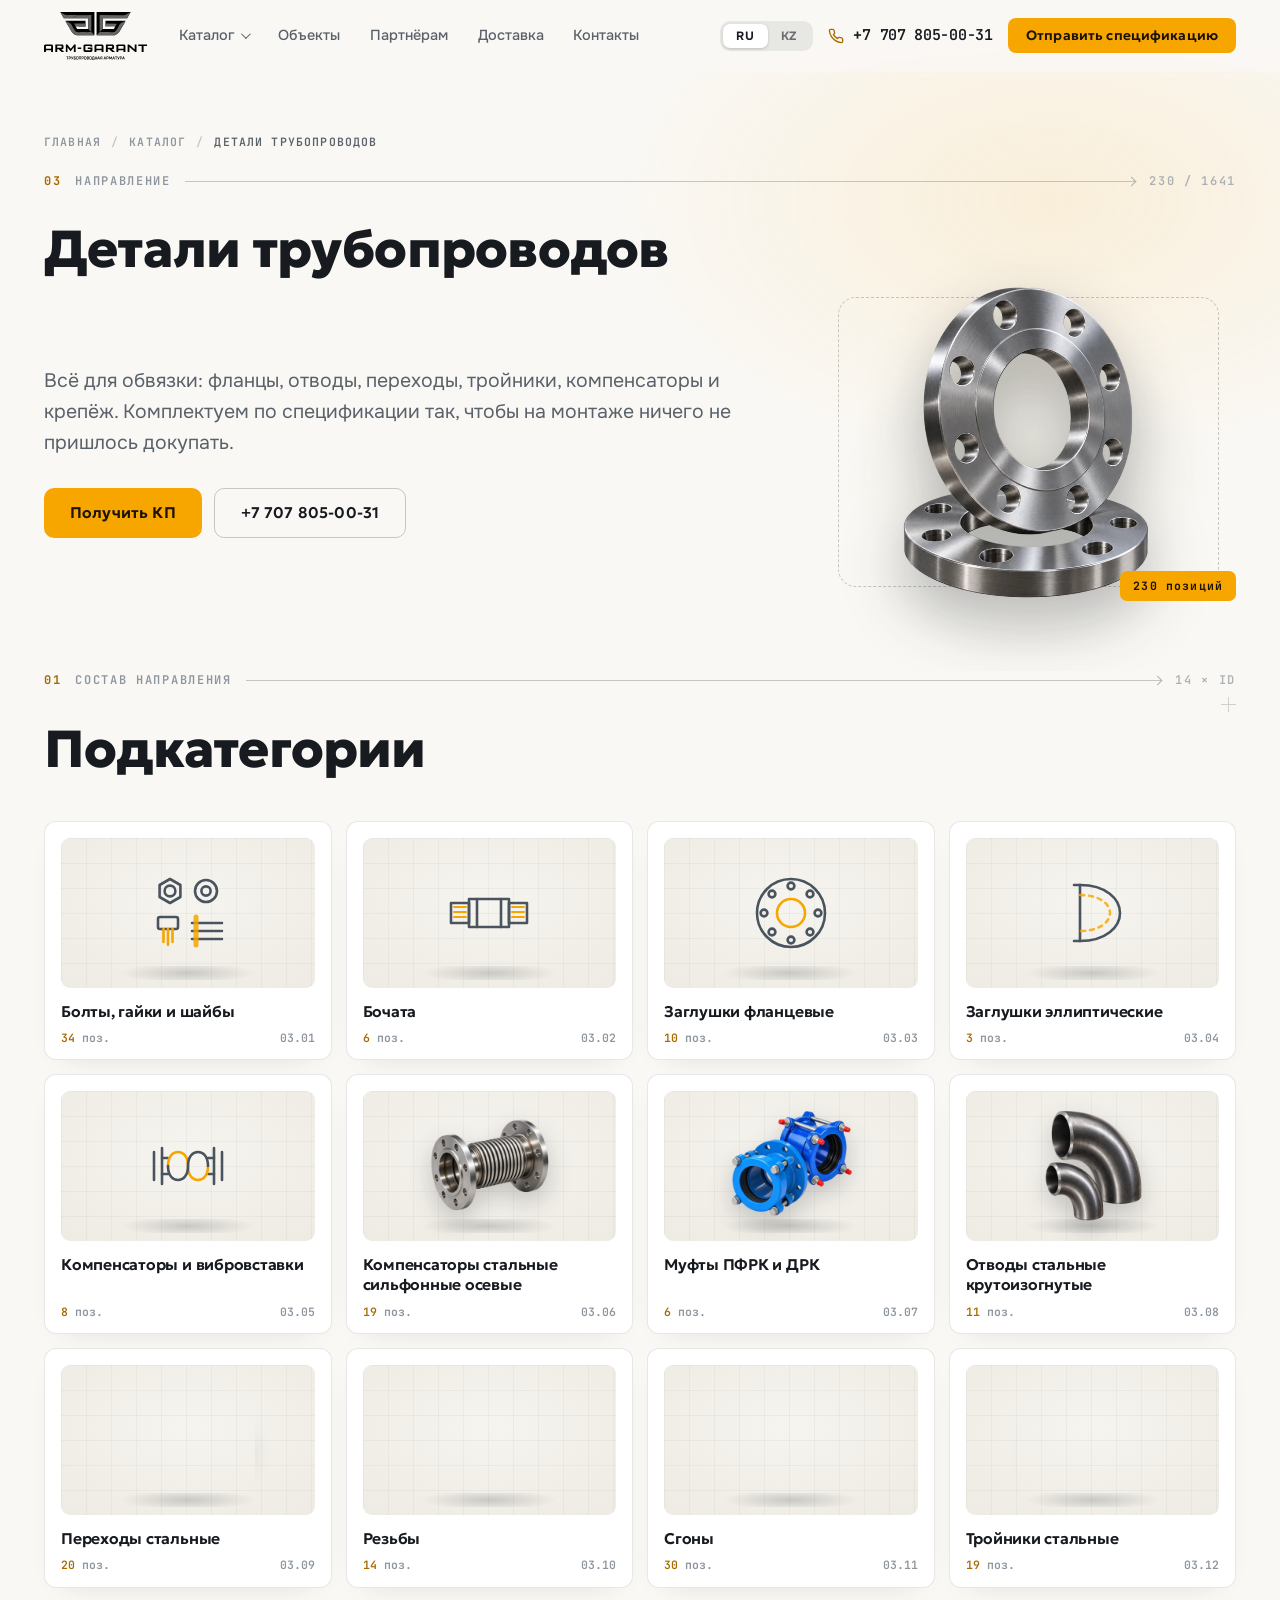
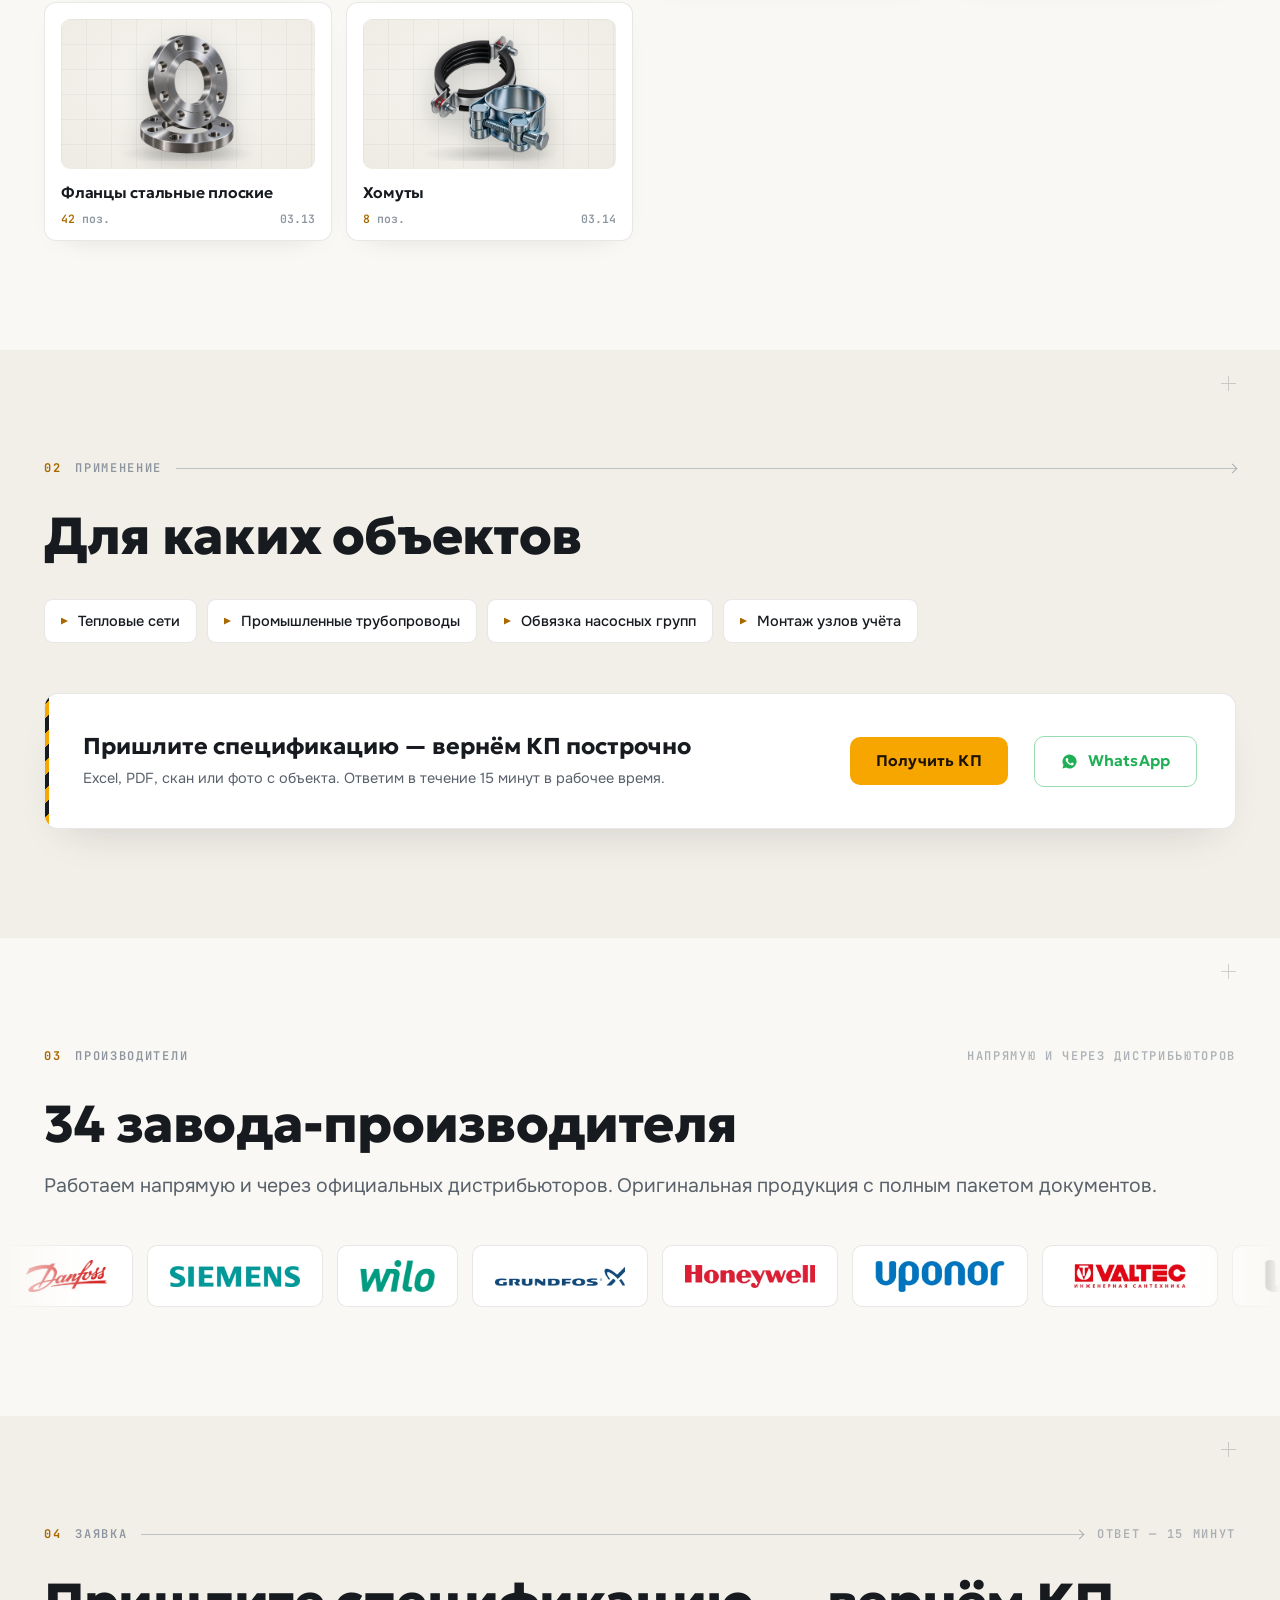
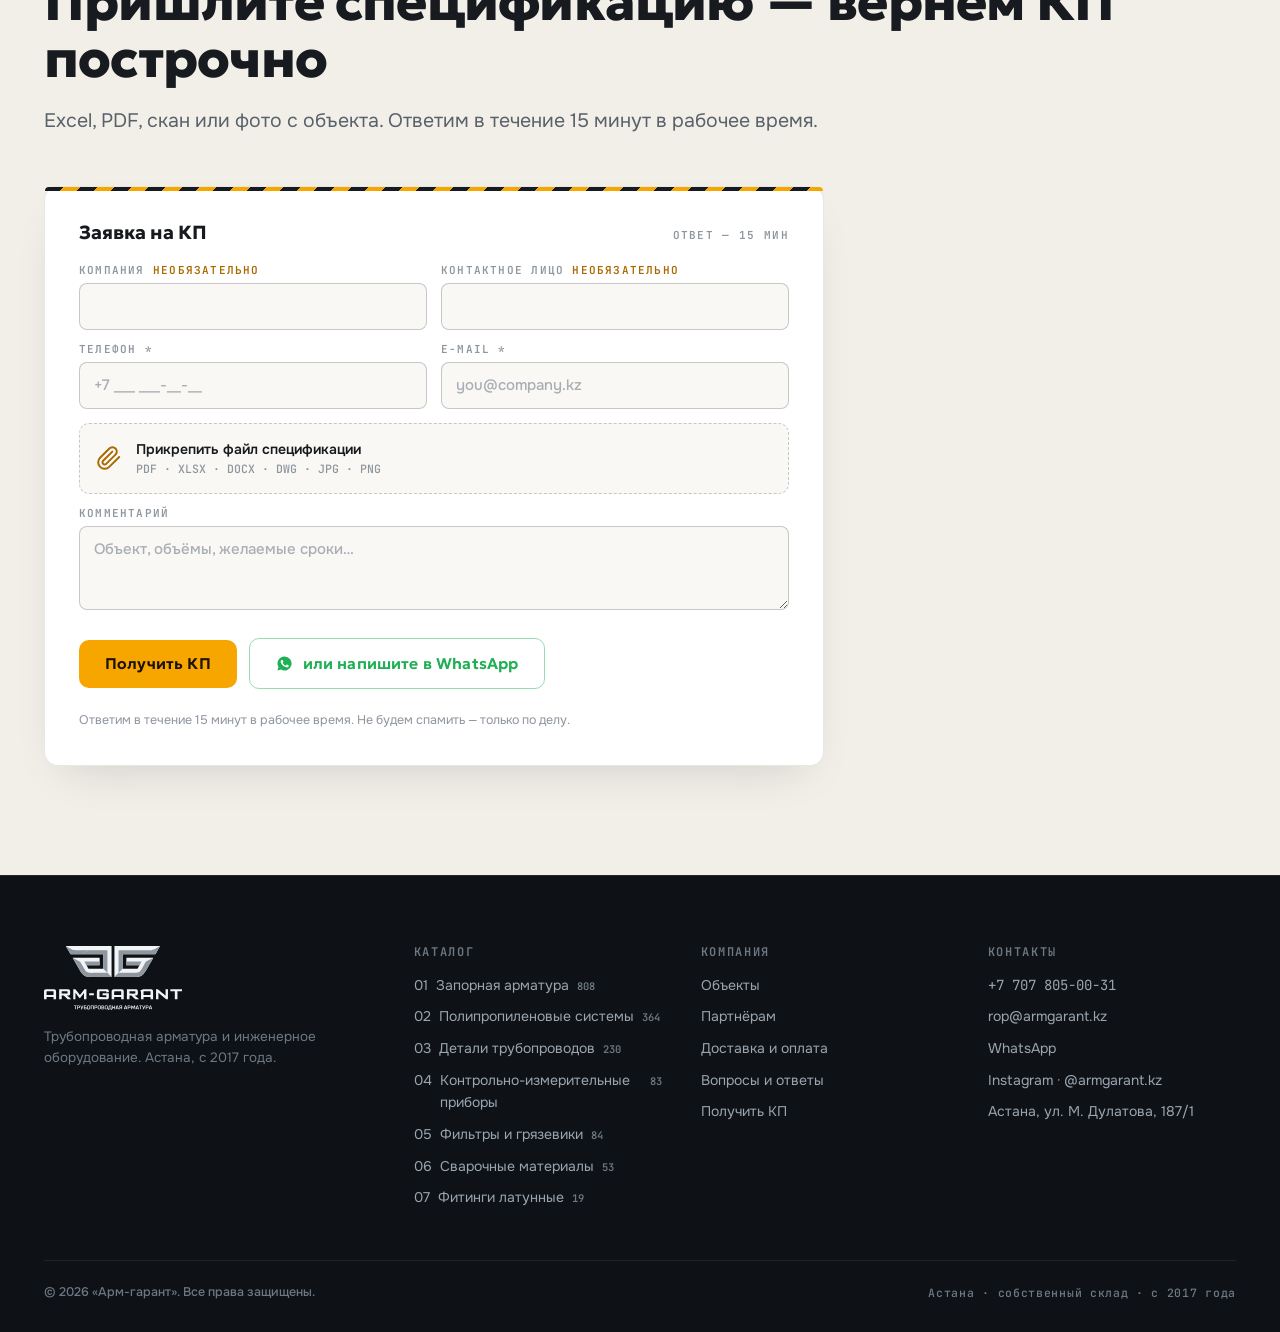
==== detali-truboprovodov.html @ 61990569 "Арм-гарант: лэндинг и 7 страниц категорий, RU/KZ Статический сайт: главная из 12 секций, 7 страниц н" ====
<!DOCTYPE html>
<html lang="ru">
<head>
<meta charset="UTF-8">
<meta name="viewport" content="width=device-width, initial-scale=1.0">
<title data-i18n="meta.title">Детали трубопроводов в Астане — фланцы, отводы, переходы | Арм-гарант</title>
<meta name="description" data-i18n-content="meta.desc" content="230 позиций деталей трубопроводов: фланцы, отводы, переходы, тройники, компенсаторы, крепёж. Комплектация по спецификации, склад в Астане, доставка по Казахстану.">
<link rel="canonical" href="https://arm-garant.kz/detali-truboprovodov.html">
<meta property="og:type" content="website">
<meta property="og:title" content="Детали трубопроводов в Астане — фланцы, отводы, переходы | Арм-гарант">
<meta property="og:description" content="230 позиций деталей трубопроводов: фланцы, отводы, переходы, тройники, компенсаторы, крепёж. Комплектация по спецификации, склад в Астане, доставка по Казахстану.">
<meta property="og:url" content="https://arm-garant.kz/detali-truboprovodov.html">
<meta property="og:image" content="https://arm-garant.kz/assets/og-image.png">
<meta property="og:locale" content="ru_RU">
<meta name="twitter:card" content="summary_large_image">
<meta name="theme-color" content="#FAF8F4">
<link rel="icon" href="favicon.ico" sizes="32x32">
<link rel="icon" type="image/png" sizes="32x32" href="assets/favicon-32.png">
<link rel="icon" type="image/png" sizes="192x192" href="assets/favicon-192.png">
<link rel="apple-touch-icon" href="assets/favicon-180.png">
<link rel="preconnect" href="https://fonts.googleapis.com">
<link rel="preconnect" href="https://fonts.gstatic.com" crossorigin>
<link href="https://fonts.googleapis.com/css2?family=Geologica:wght@500;600;700;800&family=JetBrains+Mono:wght@500;600;700&family=Onest:wght@400;500;600&display=swap" rel="stylesheet">
<link rel="stylesheet" href="styles.css?v=20260827-2">
<script type="application/ld+json">
{
  "@context": "https://schema.org",
  "@type": "BreadcrumbList",
  "itemListElement": [
    {"@type":"ListItem","position":1,"name":"Главная","item":"https://arm-garant.kz/"},
    {"@type":"ListItem","position":2,"name":"Детали трубопроводов","item":"https://arm-garant.kz/detali-truboprovodov.html"}
  ]
}
</script>
</head>
<body data-page-name="Детали трубопроводов">

<header class="hdr">
  <div class="hdr-in wrap">
    <a class="logo" href="index.html" aria-label="ARM-GARANT — на главную">
      <img src="assets/logo.svg" alt="ARM-GARANT — трубопроводная арматура" width="154" height="72">
    </a>
    <nav class="nav" aria-label="Основная навигация">
      <div class="ndd">
        <a href="index.html#katalog" data-i18n="nav.catalog">Каталог</a>
        <div class="dd"><div class="dd-in">
    <a href="zapornaya-armatura.html"><span class="n">01</span><span data-i18n="cat.zap">Запорная арматура</span><span class="c">808</span></a>
    <a href="polipropilenovye-sistemy.html"><span class="n">02</span><span data-i18n="cat.pp">Полипропиленовые системы</span><span class="c">364</span></a>
    <a href="detali-truboprovodov.html"><span class="n">03</span><span data-i18n="cat.det">Детали трубопроводов</span><span class="c">230</span></a>
    <a href="kipia.html"><span class="n">04</span><span data-i18n="cat.kip">Контрольно-измерительные приборы</span><span class="c">83</span></a>
    <a href="filtry.html"><span class="n">05</span><span data-i18n="cat.fil">Фильтры и грязевики</span><span class="c">84</span></a>
    <a href="svarochnye-materialy.html"><span class="n">06</span><span data-i18n="cat.svar">Сварочные материалы</span><span class="c">53</span></a>
    <a href="fitingi.html"><span class="n">07</span><span data-i18n="cat.fit">Фитинги латунные</span><span class="c">19</span></a>
        </div></div>
      </div>
      <a href="index.html#obekty" data-i18n="nav.objects">Объекты</a>
      <a href="index.html#partneram" data-i18n="nav.partners">Партнёрам</a>
      <a href="index.html#dostavka" data-i18n="nav.delivery">Доставка</a>
      <a href="index.html#kontakty" data-i18n="nav.contacts">Контакты</a>
    </nav>
    <div class="hdr-right">
      <div class="lang" role="group" aria-label="Язык сайта">
        <button type="button" data-lang="ru" class="is-active" aria-pressed="true" lang="ru">RU</button>
        <button type="button" data-lang="kk" aria-pressed="false" lang="kk">KZ</button>
      </div>
      <a class="hdr-tel" href="tel:+77078050031" aria-label="Позвонить: +7 707 805-00-31">
        <svg width="16" height="16" viewBox="0 0 24 24" fill="none" stroke="currentColor" stroke-width="2" stroke-linecap="round" stroke-linejoin="round" aria-hidden="true"><path d="M22 16.92v3a2 2 0 0 1-2.18 2 19.79 19.79 0 0 1-8.63-3.07 19.5 19.5 0 0 1-6-6 19.79 19.79 0 0 1-3.07-8.67A2 2 0 0 1 4.11 2h3a2 2 0 0 1 2 1.72c.127.96.361 1.903.7 2.81a2 2 0 0 1-.45 2.11L8.09 9.91a16 16 0 0 0 6 6l1.27-1.27a2 2 0 0 1 2.11-.45c.907.339 1.85.573 2.81.7A2 2 0 0 1 22 16.92z"/></svg>
        <span>+7 707 805-00-31</span>
      </a>
      <a class="btn btn-sm hdr-cta" href="#kp" data-i18n="nav.cta">Отправить спецификацию</a>
      <button class="burger" aria-label="Открыть меню" aria-expanded="false" aria-controls="mnav"><span></span><span></span><span></span></button>
    </div>
  </div>
</header>

<div class="mnav" id="mnav">
  <nav class="mnav-cats" aria-label="Каталог">
    <a href="zapornaya-armatura.html"><span class="n">01</span><span data-i18n="cat.zap">Запорная арматура</span><span class="c">808</span></a>
    <a href="polipropilenovye-sistemy.html"><span class="n">02</span><span data-i18n="cat.pp">Полипропиленовые системы</span><span class="c">364</span></a>
    <a href="detali-truboprovodov.html"><span class="n">03</span><span data-i18n="cat.det">Детали трубопроводов</span><span class="c">230</span></a>
    <a href="kipia.html"><span class="n">04</span><span data-i18n="cat.kip">Контрольно-измерительные приборы</span><span class="c">83</span></a>
    <a href="filtry.html"><span class="n">05</span><span data-i18n="cat.fil">Фильтры и грязевики</span><span class="c">84</span></a>
    <a href="svarochnye-materialy.html"><span class="n">06</span><span data-i18n="cat.svar">Сварочные материалы</span><span class="c">53</span></a>
    <a href="fitingi.html"><span class="n">07</span><span data-i18n="cat.fit">Фитинги латунные</span><span class="c">19</span></a>
  </nav>
  <nav class="mnav-links" aria-label="Разделы">
    <a href="index.html#obekty" data-i18n="nav.objects">Объекты</a>
    <a href="index.html#partneram" data-i18n="nav.partners">Партнёрам</a>
    <a href="index.html#dostavka" data-i18n="nav.delivery">Доставка</a>
    <a href="index.html#kontakty" data-i18n="nav.contacts">Контакты</a>
  </nav>
  <div class="mnav-foot">
    <a class="btn" href="#kp" data-i18n="nav.cta">Отправить спецификацию</a>
    <a class="mnav-tel" href="tel:+77078050031">
      <svg width="16" height="16" viewBox="0 0 24 24" fill="none" stroke="currentColor" stroke-width="2" stroke-linecap="round" stroke-linejoin="round" aria-hidden="true"><path d="M22 16.92v3a2 2 0 0 1-2.18 2 19.79 19.79 0 0 1-8.63-3.07 19.5 19.5 0 0 1-6-6 19.79 19.79 0 0 1-3.07-8.67A2 2 0 0 1 4.11 2h3a2 2 0 0 1 2 1.72c.127.96.361 1.903.7 2.81a2 2 0 0 1-.45 2.11L8.09 9.91a16 16 0 0 0 6 6l1.27-1.27a2 2 0 0 1 2.11-.45c.907.339 1.85.573 2.81.7A2 2 0 0 1 22 16.92z"/></svg>
      +7 707 805-00-31
    </a>
  </div>
</div>

<main>

<!-- ======================= HERO КАТЕГОРИИ ======================= -->
<section class="chero grid-bg">
  <div class="wrap">
    <nav class="crumbs" aria-label="Хлебные крошки">
      <a href="index.html" data-i18n="nav.home">Главная</a><span class="sep">/</span>
      <a href="index.html#katalog" data-i18n="nav.catalog">Каталог</a><span class="sep">/</span>
      <span class="cur" data-i18n="cat.det">Детали трубопроводов</span>
    </nav>
    <div class="mark"><b>03</b><span data-i18n="chero.mark">Направление</span><span class="rule"></span><span class="tail mono">230 / 1641</span></div>
    <h1 class="h2" data-i18n="cat.det">Детали трубопроводов</h1>
    <div class="chero-cols">
      <div>
        <p class="lead" data-i18n="page.lead">Всё для обвязки: фланцы, отводы, переходы, тройники, компенсаторы и крепёж. Комплектуем по спецификации так, чтобы на монтаже ничего не пришлось докупать.</p>
        <div class="chero-cta">
          <a class="btn" href="#kp" data-i18n="cta.btn">Получить КП</a>
          <a class="btn btn-ghost" href="tel:+77078050031">+7 707 805-00-31</a>
        </div>
      </div>
      <div class="chero-vis rv">
        <img src="assets/categories/flanczy-stalnye-ploskie.webp" alt="Фланцы стальные плоские" fetchpriority="high" decoding="async" width="640" height="640">
        <span class="tag" data-i18n="page.cnt">230 позиций</span>
      </div>
    </div>
  </div>
</section>

<!-- ======================= ПОДКАТЕГОРИИ ======================= -->
<section class="sec cross" id="podkategorii" style="padding-top:0">
  <div class="wrap">
    <div class="mark"><b>01</b><span data-i18n="sub.mark">Состав направления</span><span class="rule"></span><span class="tail mono">14 × id</span></div>
    <h2 class="h2 rv" data-i18n="sub.h2">Подкатегории</h2>
    <div class="sub-grid">
      <article class="sub-card rv" id="bolty-gajki-i-shajby">
        <div class="im"><svg class="ph" viewBox="0 0 96 96" fill="none" stroke="currentColor" stroke-width="2.6" stroke-linecap="round" stroke-linejoin="round" role="img" aria-label="Болты, гайки и шайбы">
<path d="M30 14l10.4 6v12L30 38l-10.4-6V20z"/><circle cx="30" cy="26" r="5.4"/>
<circle cx="66" cy="26" r="11"/><circle cx="66" cy="26" r="4.6"/>
<rect x="18" y="52" width="20" height="12" rx="2"/><path d="M28 64v16M23.5 64v13M32.5 64v13" stroke="#F7A600"/>
<path d="M52 58h30M52 66h30M52 74h30" /><path d="M56 52v28" stroke-width="5" stroke="#F7A600" opacity=".85"/></svg></div>
        <h3 data-i18n="sub.bolty-gajki-i-shajby">Болты, гайки и шайбы</h3>
        <div class="sc-cnt"><span><i>34</i> <span data-i18n="sub.poz">поз.</span></span><span class="mono">03.01</span></div>
      </article>
      <article class="sub-card rv rv-d1" id="bochata">
        <div class="im"><svg class="ph" viewBox="0 0 96 96" fill="none" stroke="currentColor" stroke-width="2.6" stroke-linecap="round" stroke-linejoin="round" role="img" aria-label="Бочата">
<path d="M10 38h18v20H10zM68 38h18v20H68z"/>
<path d="M28 34h40v28H28z"/>
<path d="M13 42h12M13 47h12M13 52h12M71 42h12M71 47h12M71 52h12" stroke="#F7A600" stroke-width="2"/>
<path d="M36 34v28M60 34v28"/></svg></div>
        <h3 data-i18n="sub.bochata">Бочата</h3>
        <div class="sc-cnt"><span><i>6</i> <span data-i18n="sub.poz">поз.</span></span><span class="mono">03.02</span></div>
      </article>
      <article class="sub-card rv rv-d2" id="zaglushki-flanczevye">
        <div class="im"><svg class="ph" viewBox="0 0 96 96" fill="none" stroke="currentColor" stroke-width="2.6" role="img" aria-label="Заглушка фланцевая">
<circle cx="48" cy="48" r="34"/><circle cx="48" cy="48" r="14" stroke="#F7A600"/>
<circle cx="48" cy="21" r="3.4"/><circle cx="48" cy="75" r="3.4"/><circle cx="21" cy="48" r="3.4"/><circle cx="75" cy="48" r="3.4"/>
<circle cx="29" cy="29" r="3.4"/><circle cx="67" cy="29" r="3.4"/><circle cx="29" cy="67" r="3.4"/><circle cx="67" cy="67" r="3.4"/></svg></div>
        <h3 data-i18n="sub.zaglushki-flanczevye">Заглушки фланцевые</h3>
        <div class="sc-cnt"><span><i>10</i> <span data-i18n="sub.poz">поз.</span></span><span class="mono">03.03</span></div>
      </article>
      <article class="sub-card rv rv-d3" id="zaglushki-ellipticheskie">
        <div class="im"><svg class="ph" viewBox="0 0 96 96" fill="none" stroke="currentColor" stroke-width="2.6" stroke-linecap="round" role="img" aria-label="Заглушка эллиптическая">
<path d="M36 20v56"/><path d="M36 20c26 0 40 14 40 28s-14 28-40 28"/><path d="M30 20h6M30 76h6"/><path d="M36 30c18 0 30 8 30 18s-12 18-30 18" stroke="#F7A600" opacity=".8" stroke-dasharray="4 5"/></svg></div>
        <h3 data-i18n="sub.zaglushki-ellipticheskie">Заглушки эллиптические</h3>
        <div class="sc-cnt"><span><i>3</i> <span data-i18n="sub.poz">поз.</span></span><span class="mono">03.04</span></div>
      </article>
      <article class="sub-card rv" id="kompensatory-i-vibrovstavki">
        <div class="im"><svg class="ph" viewBox="0 0 96 96" fill="none" stroke="currentColor" stroke-width="2.6" stroke-linecap="round" stroke-linejoin="round" role="img" aria-label="Компенсаторы и вибровставки">
<path d="M14 34v28M22 30v36M74 30v36M82 34v28"/>
<path d="M22 40h6M22 56h6M68 40h6M68 56h6"/>
<path d="M28 48c0-10 5-14 10-14s10 4 10 14 5 14 10 14 10-4 10-14" stroke="#F7A600"/>
<path d="M28 48c0 10 5 14 10 14s10-4 10-14 5-14 10-14 10 4 10 14"/></svg></div>
        <h3 data-i18n="sub.kompensatory-i-vibrovstavki">Компенсаторы и вибровставки</h3>
        <div class="sc-cnt"><span><i>8</i> <span data-i18n="sub.poz">поз.</span></span><span class="mono">03.05</span></div>
      </article>
      <article class="sub-card rv rv-d1" id="kompensatory-stalnye-silfonnye-osevye">
        <div class="im"><img src="assets/categories/kompensatory-stalnye-silfonnye-osevye.webp" alt="Компенсаторы стальные сильфонные осевые" loading="lazy" decoding="async" width="640" height="640"></div>
        <h3 data-i18n="sub.kompensatory-stalnye-silfonnye-osevye">Компенсаторы стальные сильфонные осевые</h3>
        <div class="sc-cnt"><span><i>19</i> <span data-i18n="sub.poz">поз.</span></span><span class="mono">03.06</span></div>
      </article>
      <article class="sub-card rv rv-d2" id="mufty-pfrk-i-drk">
        <div class="im"><img src="assets/categories/mufty-pfrk-i-drk.webp" alt="Муфты ПФРК и ДРК" loading="lazy" decoding="async" width="640" height="640"></div>
        <h3 data-i18n="sub.mufty-pfrk-i-drk">Муфты ПФРК и ДРК</h3>
        <div class="sc-cnt"><span><i>6</i> <span data-i18n="sub.poz">поз.</span></span><span class="mono">03.07</span></div>
      </article>
      <article class="sub-card rv rv-d3" id="otvody-stalnye-krutoizognutye">
        <div class="im"><img src="assets/categories/otvody-stalnye-krutoizognutye.webp" alt="Отводы стальные крутоизогнутые" loading="lazy" decoding="async" width="640" height="640"></div>
        <h3 data-i18n="sub.otvody-stalnye-krutoizognutye">Отводы стальные крутоизогнутые</h3>
        <div class="sc-cnt"><span><i>11</i> <span data-i18n="sub.poz">поз.</span></span><span class="mono">03.08</span></div>
      </article>
      <article class="sub-card rv" id="perehody-stalnye">
        <div class="im"><img src="assets/categories/perehody-stalnye.webp" alt="Переходы стальные" loading="lazy" decoding="async" width="640" height="640"></div>
        <h3 data-i18n="sub.perehody-stalnye">Переходы стальные</h3>
        <div class="sc-cnt"><span><i>20</i> <span data-i18n="sub.poz">поз.</span></span><span class="mono">03.09</span></div>
      </article>
      <article class="sub-card rv rv-d1" id="rezby">
        <div class="im"><img src="assets/categories/rezby.webp" alt="Резьбы" loading="lazy" decoding="async" width="640" height="640"></div>
        <h3 data-i18n="sub.rezby">Резьбы</h3>
        <div class="sc-cnt"><span><i>14</i> <span data-i18n="sub.poz">поз.</span></span><span class="mono">03.10</span></div>
      </article>
      <article class="sub-card rv rv-d2" id="sgony">
        <div class="im"><img src="assets/categories/sgony.webp" alt="Сгоны" loading="lazy" decoding="async" width="640" height="640"></div>
        <h3 data-i18n="sub.sgony">Сгоны</h3>
        <div class="sc-cnt"><span><i>30</i> <span data-i18n="sub.poz">поз.</span></span><span class="mono">03.11</span></div>
      </article>
      <article class="sub-card rv rv-d3" id="trojniki-stalnye">
        <div class="im"><img src="assets/categories/trojniki-stalnye.webp" alt="Тройники стальные" loading="lazy" decoding="async" width="640" height="640"></div>
        <h3 data-i18n="sub.trojniki-stalnye">Тройники стальные</h3>
        <div class="sc-cnt"><span><i>19</i> <span data-i18n="sub.poz">поз.</span></span><span class="mono">03.12</span></div>
      </article>
      <article class="sub-card rv" id="flanczy-stalnye-ploskie">
        <div class="im"><img src="assets/categories/flanczy-stalnye-ploskie.webp" alt="Фланцы стальные плоские" loading="lazy" decoding="async" width="640" height="640"></div>
        <h3 data-i18n="sub.flanczy-stalnye-ploskie">Фланцы стальные плоские</h3>
        <div class="sc-cnt"><span><i>42</i> <span data-i18n="sub.poz">поз.</span></span><span class="mono">03.13</span></div>
      </article>
      <article class="sub-card rv rv-d1" id="homuty">
        <div class="im"><img src="assets/categories/homuty.webp" alt="Хомуты" loading="lazy" decoding="async" width="640" height="640"></div>
        <h3 data-i18n="sub.homuty">Хомуты</h3>
        <div class="sc-cnt"><span><i>8</i> <span data-i18n="sub.poz">поз.</span></span><span class="mono">03.14</span></div>
      </article>
    </div>
  </div>
</section>

<!-- ======================= ДЛЯ КАКИХ ОБЪЕКТОВ ======================= -->
<section class="sec sec-tint cross" id="obekty-primeneniya">
  <div class="wrap">
    <div class="mark"><b>02</b><span data-i18n="use.mark">Применение</span><span class="rule"></span></div>
    <h2 class="h2 rv" data-i18n="use.h2">Для каких объектов</h2>
    <div class="use-strip rv rv-d1">
      <span data-i18n="use.c1">Тепловые сети</span>
      <span data-i18n="use.c2">Промышленные трубопроводы</span>
      <span data-i18n="use.c3">Обвязка насосных групп</span>
      <span data-i18n="use.c4">Монтаж узлов учёта</span>
    </div>
    <div class="cta-panel rv rv-d2">
      <div class="t"><span data-i18n="cta.t">Пришлите спецификацию — вернём КП построчно</span>
        <small data-i18n="cta.s">Excel, PDF, скан или фото с объекта. Ответим в течение 15 минут в рабочее время.</small></div>
      <a class="btn" href="#kp" data-i18n="cta.btn">Получить КП</a>
      <a class="btn btn-wa" href="https://wa.me/77078050031" target="_blank" rel="noopener"><svg width="17" height="17" viewBox="0 0 24 24" fill="currentColor" aria-hidden="true"><path d="M12.04 2a9.9 9.9 0 0 0-8.5 14.94L2 22l5.2-1.5A9.9 9.9 0 1 0 12.04 2zm5.77 14.06c-.24.68-1.4 1.3-1.94 1.35-.52.05-1 .24-3.37-.7-2.85-1.12-4.65-4.04-4.8-4.23-.14-.18-1.14-1.52-1.14-2.9 0-1.38.72-2.06 1-2.34.24-.28.56-.35.75-.35h.54c.17 0 .4-.06.63.48.24.56.8 1.94.87 2.08.07.14.12.3.02.49-.09.18-.14.3-.28.46l-.42.49c-.14.14-.29.3-.12.58.16.28.73 1.2 1.57 1.95 1.08.96 1.99 1.26 2.27 1.4.28.14.45.12.61-.07.17-.19.7-.82.89-1.1.19-.28.38-.23.63-.14.26.1 1.63.77 1.9.9.28.15.47.22.54.33.07.12.07.68-.15 1.32z"/></svg><span>WhatsApp</span></a>
    </div>
  </div>
</section>

<!-- ======================= БРЕНДЫ ======================= -->
<section class="sec cross" id="brendy">
  <div class="wrap">
    <div class="mark"><b>03</b><span data-i18n="brands.mark">Производители</span><span class="rule"></span><span class="tail" data-i18n="brands.tail">напрямую и через дистрибьюторов</span></div>
    <h2 class="h2 rv" data-i18n="brands.h2">34 завода-производителя</h2>
    <p class="lead rv rv-d1" data-i18n="brands.lead">Работаем напрямую и&nbsp;через официальных дистрибьюторов. Оригинальная продукция с&nbsp;полным пакетом документов.</p>
  </div>
  <div class="mq rv rv-d1"><div class="mq-track">
    <span class="brand"><img src="assets/brands/danfoss.webp" alt="DANFOSS" loading="lazy" decoding="async"></span>
    <span class="brand"><img src="assets/brands/siemens.webp" alt="SIEMENS" loading="lazy" decoding="async"></span>
    <span class="brand"><img src="assets/brands/wilo.webp" alt="WILO" loading="lazy" decoding="async"></span>
    <span class="brand"><img src="assets/brands/grundfos.webp" alt="GRUNDFOS" loading="lazy" decoding="async"></span>
    <span class="brand"><img src="assets/brands/honeywell.webp" alt="Honeywell" loading="lazy" decoding="async"></span>
    <span class="brand"><img src="assets/brands/uponor.webp" alt="UPONOR" loading="lazy" decoding="async"></span>
    <span class="brand"><img src="assets/brands/valtec.webp" alt="VALTEC" loading="lazy" decoding="async"></span>
    <span class="brand"><img src="assets/brands/ld.webp" alt="LD" loading="lazy" decoding="async"></span>
    <span class="brand"><img src="assets/brands/broen.webp" alt="BROEN" loading="lazy" decoding="async"></span>
    <span class="brand"><img src="assets/brands/naval.webp" alt="NAVAL" loading="lazy" decoding="async"></span>
    <span class="brand"><img src="assets/brands/vexve.webp" alt="Vexve" loading="lazy" decoding="async"></span>
    <span class="brand"><img src="assets/brands/zetkama.webp" alt="ZETKAMA" loading="lazy" decoding="async"></span>
    <span class="brand"><img src="assets/brands/tecofi.webp" alt="Tecofi" loading="lazy" decoding="async"></span>
    <span class="brand"><img src="assets/brands/genebre.webp" alt="Genebre" loading="lazy" decoding="async"></span>
    <span class="brand"><img src="assets/brands/herz.webp" alt="HERZ" loading="lazy" decoding="async"></span>
    <span class="brand"><img src="assets/brands/oventrop.webp" alt="Oventrop" loading="lazy" decoding="async"></span>
    <span class="brand"><img src="assets/brands/esbe.webp" alt="ESBE" loading="lazy" decoding="async"></span>
    <span class="brand"><img src="assets/brands/sti.webp" alt="STI" loading="lazy" decoding="async"></span>
    <span class="brand"><img src="assets/brands/also.webp" alt="ALSO" loading="lazy" decoding="async"></span>
    <span class="brand"><img src="assets/brands/temper.webp" alt="Temper" loading="lazy" decoding="async"></span>
    <span class="brand"><img src="assets/brands/abra.webp" alt="ABRA" loading="lazy" decoding="async"></span>
    <span class="brand"><img src="assets/brands/adl.webp" alt="ADL" loading="lazy" decoding="async"></span>
    <span class="brand"><img src="assets/brands/lmz.webp" alt="ЛМЗ" loading="lazy" decoding="async"></span>
    <span class="brand"><img src="assets/brands/mzta.webp" alt="МЗТА" loading="lazy" decoding="async"></span>
    <span class="brand"><img src="assets/brands/aquasfera.webp" alt="Aquasfera" loading="lazy" decoding="async"></span>
    <span class="brand"><img src="assets/brands/ayvaz.webp" alt="AYVAZ" loading="lazy" decoding="async"></span>
    <span class="brand"><img src="assets/brands/bagoriya.webp" alt="Bagoriya" loading="lazy" decoding="async"></span>
    <span class="brand"><img src="assets/brands/benarmo.webp" alt="Benarmo" loading="lazy" decoding="async"></span>
    <span class="brand"><img src="assets/brands/fittex.webp" alt="Fittex" loading="lazy" decoding="async"></span>
    <span class="brand"><img src="assets/brands/giacomini.webp" alt="Giacomini" loading="lazy" decoding="async"></span>
    <span class="brand"><img src="assets/brands/hyundai.webp" alt="Hyundai" loading="lazy" decoding="async"></span>
    <span class="brand"><img src="assets/brands/kflex.webp" alt="K-FLEX" loading="lazy" decoding="async"></span>
    <span class="brand"><img src="assets/brands/watts.webp" alt="WATTS" loading="lazy" decoding="async"></span>
    <span class="brand"><img src="assets/brands/wester.webp" alt="Wester" loading="lazy" decoding="async"></span>
  </div></div>
</section>

<!-- ======================= ФОРМА КП ======================= -->
<section class="sec sec-tint cross" id="kp">
  <div class="wrap">
    <div class="mark"><b>04</b><span data-i18n="form.mark">Заявка</span><span class="rule"></span><span class="tail" data-i18n="kp.tail">ответ — 15 минут</span></div>
    <h2 class="h2 rv" data-i18n="cta.t">Пришлите спецификацию — вернём КП построчно</h2>
    <p class="lead rv rv-d1" data-i18n="cta.s">Excel, PDF, скан или фото с объекта. Ответим в течение 15 минут в рабочее время.</p>
    <div class="kp-grid" style="grid-template-columns:minmax(0,1fr);max-width:780px">
      <div class="form-card rv rv-d1">
        <div class="form-head">
          <span class="t" data-i18n="form.title">Заявка на КП</span>
          <span class="m" data-i18n="form.badge">ответ — 15 мин</span>
        </div>
        <form class="frm" novalidate>
          <div class="fld"><label for="f-company" data-i18n="form.company">Компания <i data-i18n="form.opt">необязательно</i></label>
            <input id="f-company" name="company" type="text" autocomplete="organization"></div>
          <div class="fld"><label for="f-person" data-i18n="form.person">Контактное лицо <i data-i18n="form.opt">необязательно</i></label>
            <input id="f-person" name="person" type="text" autocomplete="name"></div>
          <div class="fld"><label for="f-phone" data-i18n="form.phone">Телефон *</label>
            <input id="f-phone" name="phone" type="tel" required autocomplete="tel" placeholder="+7 ___ ___-__-__"></div>
          <div class="fld"><label for="f-email" data-i18n="form.email">E-mail *</label>
            <input id="f-email" name="email" type="email" required autocomplete="email" placeholder="you@company.kz"></div>
          <label class="file-fld full">
            <input type="file" name="spec" accept=".pdf,.xlsx,.xls,.docx,.doc,.dwg,.jpg,.jpeg,.png">
            <svg width="26" height="26" viewBox="0 0 24 24" fill="none" stroke="currentColor" stroke-width="1.8" stroke-linecap="round" stroke-linejoin="round" aria-hidden="true"><path d="M21.44 11.05l-9.19 9.19a6 6 0 0 1-8.49-8.49l8.57-8.57A4 4 0 1 1 18 8.84l-8.59 8.57a2 2 0 0 1-2.83-2.83l8.49-8.48"/></svg>
            <span><span class="ft" data-i18n="form.file">Прикрепить файл спецификации</span><span class="fh" data-i18n="form.filehint">PDF · XLSX · DOCX · DWG · JPG · PNG</span></span>
          </label>
          <div class="fld full"><label for="f-comment" data-i18n="form.comment">Комментарий</label>
            <textarea id="f-comment" name="comment" data-i18n-ph="form.comment.ph" placeholder="Объект, объёмы, желаемые сроки…"></textarea></div>
          <div class="frm-actions full">
            <button class="btn" type="submit" data-i18n="form.submit">Получить КП</button>
            <a class="btn btn-wa" href="https://wa.me/77078050031" target="_blank" rel="noopener">
              <svg width="17" height="17" viewBox="0 0 24 24" fill="currentColor" aria-hidden="true"><path d="M12.04 2a9.9 9.9 0 0 0-8.5 14.94L2 22l5.2-1.5A9.9 9.9 0 1 0 12.04 2zm5.77 14.06c-.24.68-1.4 1.3-1.94 1.35-.52.05-1 .24-3.37-.7-2.85-1.12-4.65-4.04-4.8-4.23-.14-.18-1.14-1.52-1.14-2.9 0-1.38.72-2.06 1-2.34.24-.28.56-.35.75-.35h.54c.17 0 .4-.06.63.48.24.56.8 1.94.87 2.08.07.14.12.3.02.49-.09.18-.14.3-.28.46l-.42.49c-.14.14-.29.3-.12.58.16.28.73 1.2 1.57 1.95 1.08.96 1.99 1.26 2.27 1.4.28.14.45.12.61-.07.17-.19.7-.82.89-1.1.19-.28.38-.23.63-.14.26.1 1.63.77 1.9.9.28.15.47.22.54.33.07.12.07.68-.15 1.32z"/></svg>
              <span data-i18n="form.orwa">или напишите в WhatsApp</span>
            </a>
          </div>
          <p class="frm-note" data-i18n="form.note">Ответим в течение 15 минут в рабочее время. Не будем спамить — только по делу.</p>
        </form>
        <div class="form-done" role="status">
          <div class="ok-ic"><svg width="30" height="30" viewBox="0 0 24 24" fill="none" stroke="currentColor" stroke-width="2.4" stroke-linecap="round" stroke-linejoin="round" aria-hidden="true"><path d="M20 6 9 17l-5-5"/></svg></div>
          <h3 data-i18n="form.done.h">Спасибо! Заявка принята</h3>
          <p data-i18n="form.done.p">Сообщение открылось в WhatsApp — подтвердите отправку. Менеджер перезвонит в течение 15 минут в рабочее время.</p>
        </div>
      </div>
    </div>
  </div>
</section>

</main>

<footer class="foot">
  <div class="wrap">
    <div class="foot-grid">
      <div class="foot-brand">
        <img src="assets/logo-light.svg" alt="ARM-GARANT" width="154" height="72" loading="lazy">
        <p data-i18n="foot.sub">Трубопроводная арматура и инженерное оборудование. Астана, с 2017 года.</p>
      </div>
      <div>
        <h4 data-i18n="foot.cats">Каталог</h4>
        <div class="foot-col">
    <a href="zapornaya-armatura.html"><span class="n">01</span><span data-i18n="cat.zap">Запорная арматура</span><span class="c">808</span></a>
    <a href="polipropilenovye-sistemy.html"><span class="n">02</span><span data-i18n="cat.pp">Полипропиленовые системы</span><span class="c">364</span></a>
    <a href="detali-truboprovodov.html"><span class="n">03</span><span data-i18n="cat.det">Детали трубопроводов</span><span class="c">230</span></a>
    <a href="kipia.html"><span class="n">04</span><span data-i18n="cat.kip">Контрольно-измерительные приборы</span><span class="c">83</span></a>
    <a href="filtry.html"><span class="n">05</span><span data-i18n="cat.fil">Фильтры и грязевики</span><span class="c">84</span></a>
    <a href="svarochnye-materialy.html"><span class="n">06</span><span data-i18n="cat.svar">Сварочные материалы</span><span class="c">53</span></a>
    <a href="fitingi.html"><span class="n">07</span><span data-i18n="cat.fit">Фитинги латунные</span><span class="c">19</span></a>
        </div>
      </div>
      <div>
        <h4 data-i18n="foot.co">Компания</h4>
        <div class="foot-col">
          <a href="index.html#obekty" data-i18n="foot.obj">Объекты</a>
          <a href="index.html#partneram" data-i18n="foot.part">Партнёрам</a>
          <a href="index.html#dostavka" data-i18n="foot.dost">Доставка и оплата</a>
          <a href="index.html#faq" data-i18n="foot.faq">Вопросы и ответы</a>
          <a href="#kp" data-i18n="foot.kp">Получить КП</a>
        </div>
      </div>
      <div>
        <h4 data-i18n="foot.cont">Контакты</h4>
        <div class="foot-col">
          <a href="tel:+77078050031" class="mono">+7 707 805-00-31</a>
          <a href="mailto:rop@armgarant.kz">rop@armgarant.kz</a>
          <a href="https://wa.me/77078050031" target="_blank" rel="noopener">WhatsApp</a>
          <a href="https://www.instagram.com/armgarant.kz" target="_blank" rel="noopener">Instagram · @armgarant.kz</a>
          <a href="https://2gis.kz/astana/search/Дулатова%20187%2F1" target="_blank" rel="noopener" data-i18n="cont.addr">Астана, ул. М. Дулатова, 187/1</a>
        </div>
      </div>
    </div>
    <div class="foot-bottom">
      <span data-i18n="foot.copy">© 2026 «Арм-гарант». Все права защищены.</span>
      <span class="mono" data-i18n="foot.made">Астана · собственный склад · с 2017 года</span>
    </div>
  </div>
</footer>

<script>
/* Казахский словарь этой страницы (общие ключи — в script.js) */
window.PAGE_KK = {
  "meta.title": "Астанадағы құбыр бөлшектері — фланецтер, отводтар, үшайырлар | Арм-гарант",
  "meta.desc": "Құбыр бөлшектерінің 230 позициясы: фланецтер, отводтар, ауыспалы бөлшектер, үшайырлар, компенсаторлар, бекіткіш. Астанада қойма, Қазақстан бойынша жеткізу.",
  "page.lead": "Байлауға қажеттің бәрі: фланецтер, отводтар, ауыспалы бөлшектер, үшайырлар, компенсаторлар және бекіткіш. Монтажда ештеңе қосымша сатып алмайтындай етіп спецификация бойынша жинақтаймыз.",
  "page.cnt": "230 позиция",
  "kp.tail": "жауап — 15 минут",
  "brands.tail": "тікелей және дистрибьюторлар арқылы",
  "sub.bolty-gajki-i-shajby": "Болттар, гайкалар және шайбалар",
  "sub.bochata": "Бочата",
  "sub.zaglushki-flanczevye": "Фланецті бітеуіштер",
  "sub.zaglushki-ellipticheskie": "Эллипс тәрізді бітеуіштер",
  "sub.kompensatory-i-vibrovstavki": "Компенсаторлар мен дірілбасқыш кірістірмелер",
  "sub.kompensatory-stalnye-silfonnye-osevye": "Болат сильфонды осьтік компенсаторлар",
  "sub.mufty-pfrk-i-drk": "ПФРК және ДРК муфталары",
  "sub.otvody-stalnye-krutoizognutye": "Болат күрт иілген отводтар",
  "sub.perehody-stalnye": "Болат ауыспалы бөлшектер",
  "sub.rezby": "Бұрандалар",
  "sub.sgony": "Сгондар",
  "sub.trojniki-stalnye": "Болат үшайырлар",
  "sub.flanczy-stalnye-ploskie": "Болат жалпақ фланецтер",
  "sub.homuty": "Қысқыштар",
  "use.c1": "Жылу желілері",
  "use.c2": "Өнеркәсіптік құбыржолдар",
  "use.c3": "Сорап топтарын байлау",
  "use.c4": "Есепке алу тораптарын монтаждау"
};
</script>
<script src="script.js?v=20260827-2"></script>
</body>
</html>
---- styles.css ----
/* ============================================================
   ARM-GARANT — трубопроводная арматура · Астана
   Арт-дирекция: «лист техпаспорта» — светлое тёплое полотно,
   графитовый текст, сигнальный янтарь, размерные линии,
   моноширинная маркировка, крупные вырезки товара.
   Тёмные «острова»: склад, карта РК, контакты, футер.
   ============================================================ */

:root{
  --bg:      #FAF8F4;   /* тёплое светлое полотно */
  --bg-2:    #F2EFE8;   /* тёплая панель-подложка */
  --card:    #FFFFFF;
  --line:    rgba(22,26,31,.1);
  --line-2:  rgba(22,26,31,.22);
  --ink:     #171B20;   /* графит */
  --mut:     #59616B;
  --mut-2:   #8D959E;   /* моно-маркировка */
  --acc:     #F7A600;   /* сигнальный янтарь (заливки) */
  --acc-hi:  #FFB627;
  --acc-ink: #1D1305;   /* текст на янтаре */
  --acc-t:   #A86A00;   /* янтарь-текст на светлом */
  --plinth:  #EDEAE2;   /* плашка-постамент под вырезкой */
  --dark:    #14181D;   /* тёмный остров */
  --dark-2:  #0E1216;
  --wa:      #1FAF54;
  --f-disp:  "Geologica","Segoe UI",sans-serif;
  --f-text:  "Onest","Segoe UI",sans-serif;
  --f-mono:  "JetBrains Mono","Consolas",monospace;
  --r:14px;
  --hdrh:72px;
  --shadow-card:0 20px 44px -22px rgba(23,27,32,.18);
}
/* тёмный остров: те же компоненты, перевёрнутые токены */
.dark{
  --bg:#14181D; --bg-2:#191F26; --card:#1B222A;
  --line:rgba(255,255,255,.09); --line-2:rgba(255,255,255,.2);
  --ink:#EEF2F5; --mut:#9AA5B0; --mut-2:#6D7883;
  --acc-t:#F7A600; --plinth:#222932;
  --shadow-card:0 24px 50px -22px rgba(0,0,0,.6);
  background:var(--bg);color:var(--ink);
}

*,*::before,*::after{box-sizing:border-box}
html{scroll-behavior:smooth}
html,body{overflow-x:clip}
body{
  margin:0;background:var(--bg);color:var(--ink);
  font:400 16.5px/1.62 var(--f-text);
  -webkit-font-smoothing:antialiased;text-rendering:optimizeLegibility;
}
img{max-width:100%;height:auto;display:block}
a{color:inherit;text-decoration:none}
button{font:inherit;color:inherit}
[id]{scroll-margin-top:calc(var(--hdrh) + 14px)}
::selection{background:var(--acc);color:var(--acc-ink)}

.wrap{max-width:1280px;margin:0 auto;padding-inline:clamp(18px,4vw,44px)}

/* ---------- типографика ---------- */
h1,h2,h3{font-family:var(--f-disp);line-height:1.08;margin:0;font-weight:700;letter-spacing:-.015em}
.h1{font-size:clamp(33px,5.7vw,74px);font-weight:800}
.h2{font-size:clamp(27px,4.1vw,52px);font-weight:800}
.h3{font-size:clamp(19px,2vw,23px);line-height:1.25;font-weight:600}
.lead{font-size:clamp(16.5px,1.6vw,19.5px);line-height:1.6;color:var(--mut);margin:18px 0 0}
.mono{font-family:var(--f-mono)}

/* ---------- секции ---------- */
.sec{position:relative;padding-block:clamp(66px,8.5vw,118px)}
.sec-tint{background:var(--bg-2)}

/* фоновая чертёжная сетка */
.grid-bg::before{
  content:"";position:absolute;inset:0;pointer-events:none;
  background-image:
    linear-gradient(rgba(22,26,31,.038) 1px,transparent 1px),
    linear-gradient(90deg,rgba(22,26,31,.038) 1px,transparent 1px);
  background-size:76px 76px;
  -webkit-mask-image:linear-gradient(180deg,transparent,#000 12%,#000 88%,transparent);
          mask-image:linear-gradient(180deg,transparent,#000 12%,#000 88%,transparent);
}
.dark.grid-bg::before,.dark .grid-bg::before{
  background-image:
    linear-gradient(rgba(255,255,255,.03) 1px,transparent 1px),
    linear-gradient(90deg,rgba(255,255,255,.03) 1px,transparent 1px);
}

/* ---------- маркировка секции (фирменный приём) ---------- */
.mark{display:flex;align-items:center;gap:14px;margin-bottom:clamp(20px,3vw,30px);
  font-family:var(--f-mono);font-size:12px;font-weight:600;letter-spacing:.14em;
  text-transform:uppercase;color:var(--mut-2);white-space:nowrap}
.mark b{color:var(--acc-t);font-weight:700}
.mark .rule{flex:1;min-width:40px;height:11px;position:relative;overflow:visible}
.mark .rule::before{content:"";position:absolute;left:0;right:0;top:5px;height:1px;
  background:currentColor;opacity:.5;transform-origin:left;transform:scaleX(0);
  transition:transform 1.1s cubic-bezier(.22,.8,.24,1) .15s}
.mark .rule::after{content:"";position:absolute;right:0;top:2px;width:7px;height:7px;
  border-right:1px solid currentColor;border-top:1px solid currentColor;opacity:0;
  transform:rotate(45deg);transition:opacity .3s .95s}
.mark.in .rule::before{transform:scaleX(1)}
.mark.in .rule::after{opacity:.7}
.mark .tail{opacity:.7}
@media(max-width:640px){.mark .tail{display:none}}

/* угловые кресты-риски */
.cross::after{
  content:"";position:absolute;top:26px;right:clamp(18px,4vw,44px);width:15px;height:15px;
  background:
    linear-gradient(currentColor,currentColor) center/1px 100% no-repeat,
    linear-gradient(currentColor,currentColor) center/100% 1px no-repeat;
  opacity:.18;pointer-events:none}

/* ---------- reveal ---------- */
.rv{opacity:0;transform:translateY(16px);transition:opacity .7s ease,transform .7s cubic-bezier(.22,.8,.24,1)}
.rv.in{opacity:1;transform:none}
.rv-d1{transition-delay:.08s}.rv-d2{transition-delay:.16s}.rv-d3{transition-delay:.24s}
.rv-d4{transition-delay:.32s}.rv-d5{transition-delay:.4s}.rv-d6{transition-delay:.48s}

/* ---------- кнопки ---------- */
.btn{display:inline-flex;align-items:center;justify-content:center;gap:10px;
  background:var(--acc);color:var(--acc-ink);border:0;cursor:pointer;
  font:600 15.5px/1 var(--f-disp);letter-spacing:.01em;
  padding:16px 26px;border-radius:10px;white-space:nowrap;
  transition:transform .25s,box-shadow .25s,background .25s}
.btn:hover{background:var(--acc-hi);transform:translateY(-2px);
  box-shadow:0 12px 28px -10px rgba(190,128,0,.6)}
.btn:active{transform:translateY(0)}
.btn svg{flex:none}
.btn-ghost{background:transparent;color:var(--ink);border:1px solid var(--line-2);box-shadow:none}
.btn-ghost:hover{background:rgba(22,26,31,.05);border-color:rgba(22,26,31,.4);box-shadow:none}
.dark .btn-ghost:hover{background:rgba(255,255,255,.07);border-color:rgba(255,255,255,.4)}
.btn-wa{background:transparent;color:var(--wa);border:1px solid rgba(31,175,84,.45);box-shadow:none}
.btn-wa:hover{background:rgba(31,175,84,.08);border-color:var(--wa);box-shadow:none}
.dark .btn-wa{color:#2ED96C;border-color:rgba(46,217,108,.45)}
.dark .btn-wa:hover{background:rgba(46,217,108,.1)}
.btn-sm{padding:11px 18px;font-size:13.5px;border-radius:8px}

/* ============================================================
   ШАПКА (светлая)
   ============================================================ */
.hdr{position:fixed;inset:0 0 auto;z-index:60;height:var(--hdrh);
  background:rgba(250,248,244,.9);
  border-bottom:1px solid transparent;
  transition:background .35s,border-color .35s,box-shadow .35s}
.hdr.scrolled{background:rgba(250,248,244,.97);border-bottom-color:var(--line);
  box-shadow:0 10px 30px -18px rgba(23,27,32,.22)}
.hdr-in{display:flex;align-items:center;gap:clamp(14px,2vw,30px);height:100%}
.logo{flex:none;display:flex;align-items:center;position:relative;z-index:72}
.logo img{height:48px;width:auto}

.nav{display:flex;align-items:center;gap:clamp(8px,1.4vw,20px);font:500 14.5px/1 var(--f-text)}
.nav>a,.nav .ndd>a{padding:10px 6px;color:var(--mut);transition:color .25s;display:inline-flex;align-items:center;gap:6px}
.nav>a:hover,.nav .ndd>a:hover{color:var(--ink)}
.ndd{position:relative}
.ndd>a::after{content:"";width:7px;height:7px;border-right:1.6px solid currentColor;border-bottom:1.6px solid currentColor;
  transform:rotate(45deg) translateY(-2px);transition:transform .25s}
.ndd.open>a::after,.ndd:hover>a::after{transform:rotate(225deg) translateY(-1px)}
.dd{position:absolute;top:100%;left:-14px;min-width:340px;padding-top:12px;
  opacity:0;visibility:hidden;transform:translateY(8px);
  transition:opacity .25s,transform .25s,visibility .25s}
.ndd:hover .dd,.ndd.open .dd{opacity:1;visibility:visible;transform:none}
.dd-in{background:#fff;border:1px solid var(--line);border-radius:12px;
  padding:10px;box-shadow:0 26px 60px -20px rgba(23,27,32,.3)}
.dd-in a{display:flex;align-items:baseline;gap:10px;padding:10px 12px;border-radius:8px;
  color:var(--mut);font-size:14px;transition:background .2s,color .2s}
.dd-in a:hover{background:var(--bg-2);color:var(--ink)}
.dd-in a .n{font-family:var(--f-mono);font-size:11px;color:var(--acc-t);font-weight:600;width:20px;flex:none}
.dd-in a .c{margin-left:auto;font-family:var(--f-mono);font-size:11px;color:var(--mut-2)}

.hdr-right{margin-left:auto;display:flex;align-items:center;gap:clamp(10px,1.2vw,16px);position:relative;z-index:72}

/* переключатель языка — стандарт студии */
.lang{display:flex;gap:0;background:rgba(22,26,31,.08);border-radius:10px;padding:3px;flex:none}
.lang button{border:0;background:transparent;border-radius:7px;cursor:pointer;
  padding:6px 13px;font:700 12px/1 var(--f-text);letter-spacing:.06em;
  color:rgba(23,27,32,.6);transition:background .25s,color .25s}
.lang button:hover{color:var(--ink)}
.lang button.is-active{background:#fff;color:var(--ink);box-shadow:0 1px 3px rgba(0,0,0,.18)}
.lang button:focus-visible{outline:2px solid currentColor;outline-offset:2px}

.hdr-tel{display:inline-flex;align-items:center;gap:9px;color:var(--ink);
  font:600 15px/1 var(--f-mono);letter-spacing:-.02em;transition:color .25s}
.hdr-tel:hover{color:var(--acc-t)}
.hdr-tel svg{flex:none;color:var(--acc-t)}

.burger{display:none;width:44px;height:44px;border:1px solid var(--line-2);border-radius:9px;
  background:transparent;cursor:pointer;position:relative;flex:none;z-index:72}
.burger span{position:absolute;left:11px;right:11px;height:2px;background:var(--ink);
  border-radius:2px;transition:transform .3s,opacity .3s,top .3s}
.burger span:nth-child(1){top:14px}
.burger span:nth-child(2){top:21px}
.burger span:nth-child(3){top:28px}
.menu-open .burger span:nth-child(1){top:21px;transform:rotate(45deg)}
.menu-open .burger span:nth-child(2){opacity:0}
.menu-open .burger span:nth-child(3){top:21px;transform:rotate(-45deg)}

/* мобильное меню: порог оверлея = порогу бургера = 1120px */
.mnav{position:fixed;inset:0;z-index:66;background:#FAF8F4;
  padding:calc(var(--hdrh) + 18px) clamp(18px,5vw,44px) 40px;overflow-y:auto;
  opacity:0;visibility:hidden;transform:translateY(-8px);
  transition:opacity .3s,transform .3s,visibility .3s;display:none}
.menu-open .mnav{opacity:1;visibility:visible;transform:none}
.menu-open{overflow:hidden}
.menu-open .hdr{z-index:70;background:transparent;box-shadow:none;border-bottom-color:transparent}
.mnav-cats{border:1px solid var(--line);border-radius:12px;padding:6px;margin-bottom:18px;background:#fff}
.mnav-cats a{display:flex;align-items:baseline;gap:10px;padding:11px 12px;border-radius:8px;
  font:500 15.5px/1.3 var(--f-text);color:var(--mut)}
.mnav-cats a:active{background:var(--bg-2)}
.mnav-cats a .n{font-family:var(--f-mono);font-size:11px;color:var(--acc-t);font-weight:600;width:20px;flex:none}
.mnav-cats a .c{margin-left:auto;font-family:var(--f-mono);font-size:11px;color:var(--mut-2)}
.mnav-links{display:flex;flex-direction:column;margin-bottom:26px}
.mnav-links a{padding:13px 4px;font:600 21px/1.2 var(--f-disp);color:var(--ink);
  border-bottom:1px solid var(--line);display:flex;align-items:center;justify-content:space-between}
.mnav-links a::after{content:"→";color:var(--acc-t);font-family:var(--f-mono);font-size:15px}
.mnav-foot{display:flex;flex-direction:column;gap:12px}
.mnav-foot .btn{width:100%}
.mnav-tel{display:flex;align-items:center;justify-content:center;gap:10px;
  font:600 19px/1 var(--f-mono);color:var(--ink);padding:8px 0}
.mnav-tel svg{color:var(--acc-t)}

@media(max-width:1120px){
  .nav{display:none}
  .hdr-cta{display:none}
  .burger{display:block}
  .mnav{display:block}
  .hdr-tel span{display:none}
  .hdr-tel{width:44px;height:44px;justify-content:center;border:1px solid var(--line-2);border-radius:9px}
}
@media(max-width:420px){.logo img{height:42px}}
@media(max-width:480px){.hero-kick{font-size:11px;letter-spacing:.11em;gap:9px}}

/* ============================================================
   HERO (светлый)
   ============================================================ */
.hero{position:relative;padding-top:calc(var(--hdrh) + clamp(40px,6vw,86px));padding-bottom:0;overflow:clip}
.hero::before{content:"";position:absolute;inset:0;pointer-events:none;
  background:radial-gradient(56% 46% at 80% 30%,rgba(247,166,0,.12),transparent 66%)}
.hero-kick{display:inline-flex;align-items:center;gap:12px;font:600 12.5px/1 var(--f-mono);
  letter-spacing:.16em;text-transform:uppercase;color:var(--mut);margin-bottom:26px}
.hero-kick::before{content:"";width:26px;height:2px;background:var(--acc)}
.hero-kick b{color:var(--acc-t);font-weight:600}
.hero .h1 .row{display:block;overflow:hidden}
.hero .h1 .row span{display:block;transform:translateY(110%);transition:transform 1s cubic-bezier(.19,.9,.26,1)}
.hero.loaded .h1 .row span{transform:none}
.hero .h1 .row:nth-child(2) span{transition-delay:.12s}
.hero-cols{display:grid;grid-template-columns:minmax(0,7fr) minmax(0,5fr);gap:clamp(24px,4vw,60px);
  align-items:start;margin-top:6px}
.hero-lead{font-size:clamp(16.5px,1.6vw,19.5px);line-height:1.62;color:var(--mut);margin:18px 0 0}
.hero-lead b{color:var(--ink);font-weight:600}
.hero-cta{display:flex;flex-wrap:wrap;gap:14px;margin-top:34px}
.hero-call{display:flex;flex-direction:column;gap:3px;justify-content:center}
.hero-call a{font:600 17px/1.2 var(--f-mono);letter-spacing:-.02em;color:var(--ink);transition:color .25s}
.hero-call a:hover{color:var(--acc-t)}
.hero-call small{font-size:12.5px;color:var(--mut-2)}

/* образ: вырезка на «постаменте» + размерные линии */
.hero-vis{position:relative;min-height:340px}
.hero-vis::before{content:"";position:absolute;left:-4%;right:-8%;top:6%;bottom:-2%;
  background:radial-gradient(72% 62% at 52% 58%,var(--plinth),transparent 74%)}
.hero-img{position:relative;z-index:2;filter:drop-shadow(0 30px 34px rgba(23,27,32,.3));
  will-change:transform}
.hero-img img{width:min(118%,640px);max-width:none;margin-left:-4%}
.hero-dim{position:absolute;z-index:3;font:600 10.5px/1 var(--f-mono);letter-spacing:.1em;
  color:var(--mut);white-space:nowrap;opacity:0;transition:opacity .8s .9s}
.hero.loaded .hero-dim{opacity:1}
.hero-dim::before{content:"";position:absolute;background:var(--acc-t);opacity:.55}
.hero-dim i{position:absolute;background:var(--acc-t);opacity:.55}
.hero-dim.d-top{top:-6px;left:8%;right:30%}
.hero-dim.d-top::before{left:0;right:0;top:16px;height:1px}
.hero-dim.d-top i{top:12px;width:1px;height:9px}
.hero-dim.d-top i:first-of-type{left:0}.hero-dim.d-top i:last-of-type{right:0}
.hero-dim.d-side{top:22%;bottom:16%;right:-14px;writing-mode:vertical-rl}
.hero-dim.d-side::before{top:0;bottom:0;left:16px;width:1px}
.hero-dim.d-side i{left:12px;width:9px;height:1px}
.hero-dim.d-side i:first-of-type{top:0}.hero-dim.d-side i:last-of-type{bottom:0}
.hero-badges{display:flex;flex-wrap:wrap;gap:10px;margin-top:38px}
.hero-badges span{display:inline-flex;align-items:center;gap:9px;padding:10px 15px;
  background:#fff;border:1px solid var(--line);border-radius:8px;
  font:500 13.5px/1.3 var(--f-text);color:var(--mut);box-shadow:0 8px 18px -12px rgba(23,27,32,.16)}
.hero-badges span::before{content:"";width:7px;height:7px;background:var(--acc);flex:none;
  clip-path:polygon(0 0,100% 50%,0 100%)}

/* лента цифр */
.stats{margin-top:clamp(48px,6vw,80px);border-top:1px solid var(--line);position:relative;z-index:2}
.stats-in{display:grid;grid-template-columns:repeat(5,1fr)}
.stat{padding:26px 18px 30px;border-right:1px solid var(--line);min-width:0}
.stat:last-child{border-right:0}
.stat b{display:block;font:700 clamp(26px,2.8vw,40px)/1 var(--f-mono);letter-spacing:-.04em;color:var(--ink)}
.stat b i{font-style:normal;color:var(--acc-t)}
.stat > span{display:block;margin-top:8px;font-size:13px;line-height:1.4;color:var(--mut-2)}
@media(max-width:1024px){
  .hero-cols{grid-template-columns:1fr}
  .hero-vis{order:-1;min-height:0;margin-top:8px}
  .hero-img img{width:min(94%,480px);margin:0 auto}
  .hero-dim.d-side{display:none}
  .hero-dim.d-top{right:8%}
  .stats-in{grid-template-columns:repeat(3,1fr)}
  .stat{border-right:0}
  .stat:nth-child(-n+3){border-bottom:1px solid var(--line)}
  .stat:nth-child(1),.stat:nth-child(2),.stat:nth-child(4){border-right:1px solid var(--line)}
}
@media(max-width:560px){
  .stats-in{grid-template-columns:1fr 1fr}
  .stat{padding:18px 12px 20px;border:0!important;border-bottom:1px solid var(--line)!important}
  .stat:nth-child(odd){border-right:1px solid var(--line)!important}
  .stat:nth-child(5){border-bottom:0!important}
}

/* ============================================================
   ФОРМА КП (＃kp)
   ============================================================ */
.kp-grid{display:grid;grid-template-columns:minmax(0,5fr) minmax(0,6fr);gap:clamp(28px,4vw,64px);align-items:start;margin-top:clamp(30px,4vw,50px)}
.kp-steps{display:flex;flex-direction:column}
.kp-step{display:flex;gap:18px;padding:20px 0 22px;border-top:1px solid var(--line)}
.kp-step:last-child{border-bottom:1px solid var(--line)}
.kp-step .num{flex:none;font:700 13px/1 var(--f-mono);color:var(--acc-t);
  width:40px;height:40px;border:1px solid var(--line-2);border-radius:50%;
  display:flex;align-items:center;justify-content:center;background:#fff}
.kp-step h3{font-size:17.5px;margin-bottom:5px}
.kp-step p{margin:0;font-size:14.5px;line-height:1.55;color:var(--mut)}

.form-card{background:var(--card);border:1px solid var(--line);border-radius:var(--r);
  padding:clamp(22px,3vw,34px);box-shadow:var(--shadow-card);position:relative}
.form-card::before{content:"";position:absolute;left:0;right:0;top:0;height:4px;
  border-radius:var(--r) var(--r) 0 0;
  background:repeating-linear-gradient(-45deg,var(--acc) 0 12px,var(--ink) 12px 24px)}
.form-head{display:flex;align-items:baseline;justify-content:space-between;gap:12px;margin-bottom:20px}
.form-head .t{font:700 19px/1.25 var(--f-disp)}
.form-head .m{font:600 11px/1 var(--f-mono);letter-spacing:.12em;color:var(--mut-2);text-transform:uppercase;white-space:nowrap}
.frm{display:grid;grid-template-columns:1fr 1fr;gap:14px}
.frm .full{grid-column:1/-1}
.fld label{display:block;font:600 11px/1 var(--f-mono);letter-spacing:.11em;
  text-transform:uppercase;color:var(--mut-2);margin-bottom:7px}
.fld label i{font-style:normal;color:var(--acc-t)}
.fld input,.fld textarea{width:100%;background:var(--bg);border:1px solid var(--line-2);border-radius:8px;
  padding:12px 14px;font:500 15px/1.4 var(--f-text);color:var(--ink);transition:border-color .25s,box-shadow .25s,background .25s}
.fld input:focus,.fld textarea:focus{outline:0;background:#fff;border-color:var(--acc);box-shadow:0 0 0 3px rgba(247,166,0,.2)}
.fld textarea{resize:vertical;min-height:84px}
.fld input::placeholder,.fld textarea::placeholder{color:#A9AEB5}
.file-fld{position:relative;border:1.5px dashed var(--line-2);border-radius:10px;background:var(--bg);
  padding:16px;display:flex;align-items:center;gap:14px;cursor:pointer;transition:border-color .25s,background .25s}
.file-fld:hover{border-color:var(--acc);background:#FFFBF2}
.file-fld input{position:absolute;width:1px;height:1px;opacity:0;pointer-events:none}
.file-fld svg{flex:none;color:var(--acc-t)}
.file-fld .ft{display:block;font:600 14px/1.35 var(--f-text);color:var(--ink)}
.file-fld .fh{display:block;font:500 11.5px/1.4 var(--f-mono);color:var(--mut-2);margin-top:2px}
.frm-actions{display:flex;flex-wrap:wrap;gap:12px;align-items:center;margin-top:6px}
.frm-note{grid-column:1/-1;margin:8px 0 0;font-size:12.5px;line-height:1.55;color:var(--mut-2)}
.form-done{display:none;text-align:center;padding:40px 10px}
.form-done.show{display:block}
.form-done .ok-ic{width:64px;height:64px;margin:0 auto 18px;border-radius:50%;
  background:rgba(31,175,84,.12);display:flex;align-items:center;justify-content:center;color:var(--wa)}
.form-done h3{font-size:21px;margin-bottom:8px}
.form-done p{margin:0;color:var(--mut);font-size:15px}
.frm.hide{display:none}
@media(max-width:960px){.kp-grid{grid-template-columns:minmax(0,1fr)}.frm{grid-template-columns:minmax(0,1fr)}}
/* грид-треки 1fr имеют min-width:auto — широкий min-content распирает колонку за контейнер;
   на 360–390px это резало текст шагов и форму (html,body{overflow-x:clip} прятал дефект) */
.kp-grid>*,.kp-steps,.form-card,.kp-step,.kp-step>div,.frm>*{min-width:0}
.kp-step h3,.kp-step p{overflow-wrap:anywhere}
/* на узких экранах длинная казахская подпись кнопки (white-space:nowrap) распирала форму */
@media(max-width:520px){
  .btn{white-space:normal;text-align:center;padding-left:18px;padding-right:18px}
  .btn-wa{width:100%}
}

/* ============================================================
   КАТАЛОГ (7 направлений)
   ============================================================ */
.cat-grid{display:grid;grid-template-columns:repeat(6,1fr);gap:16px;margin-top:clamp(30px,4vw,48px)}
.cat-card{position:relative;grid-column:span 2;background:var(--card);border:1px solid var(--line);
  border-radius:var(--r);padding:24px 24px 22px;overflow:hidden;display:flex;flex-direction:column;
  min-height:300px;box-shadow:0 14px 34px -24px rgba(23,27,32,.2);
  transition:transform .35s,border-color .35s,box-shadow .35s}
.cat-card:hover{transform:translateY(-5px);border-color:rgba(199,134,0,.5);
  box-shadow:0 30px 54px -26px rgba(23,27,32,.35)}
.cat-card.big{grid-column:span 3}
.cat-card .idx{font:700 13px/1 var(--f-mono);color:var(--acc-t);letter-spacing:.08em}
.cat-card .cnt{position:absolute;top:24px;right:24px;font:600 11.5px/1 var(--f-mono);
  color:var(--mut-2);letter-spacing:.06em}
.cat-card h3{margin-top:10px;font-size:clamp(18.5px,1.7vw,22px);line-height:1.2;padding-right:10px}
.cat-card .chips{margin-top:10px;font-size:13px;line-height:1.65;color:var(--mut)}
.cat-card .img{margin-top:auto;position:relative;height:150px;pointer-events:none}
.cat-card .img::before{content:"";position:absolute;right:-24px;bottom:-22px;width:78%;height:120%;
  background:radial-gradient(70% 62% at 62% 66%,var(--plinth),transparent 72%)}
.cat-card .img img{position:absolute;right:-8px;bottom:-14px;height:172px;width:auto;max-width:none;
  filter:drop-shadow(0 16px 20px rgba(23,27,32,.28));transition:transform .45s cubic-bezier(.22,.8,.24,1)}
.cat-card:hover .img img{transform:translateY(-6px) scale(1.05) rotate(-1.5deg)}
.cat-card.big .img{height:180px}
.cat-card.big .img img{height:220px;right:4px}
.cat-card .go{position:absolute;left:24px;bottom:20px;display:inline-flex;align-items:center;gap:8px;
  font:600 13.5px/1 var(--f-disp);color:var(--mut);transition:color .3s}
.cat-card .go::after{content:"→";color:var(--acc-t);transition:transform .3s}
.cat-card:hover .go{color:var(--ink)}
.cat-card:hover .go::after{transform:translateX(4px)}
@media(max-width:1024px){
  .cat-grid{grid-template-columns:1fr 1fr}
  .cat-card,.cat-card.big{grid-column:span 1}
}
@media(max-width:640px){
  .cat-grid{grid-template-columns:1fr}
  .cat-card{min-height:0}
  .cat-card .img{height:130px}
  .cat-card .img img{height:150px}
  .cat-card.big .img{height:150px}
  .cat-card.big .img img{height:170px}
}

/* ============================================================
   СКЛАД — тёмный фото-остров
   ============================================================ */
.sklad-panel{position:relative;border-radius:clamp(14px,2vw,22px);overflow:hidden;
  margin-top:clamp(30px,4vw,48px);min-height:480px;display:flex;align-items:flex-end;color:#EEF2F5}
.sklad-panel img.bg{position:absolute;inset:0;width:100%;height:100%;object-fit:cover}
.sklad-panel::before{content:"";position:absolute;inset:0;z-index:1;
  background:linear-gradient(200deg,rgba(14,18,22,.08) 30%,rgba(14,18,22,.88) 78%)}
.sklad-body{position:relative;z-index:2;padding:clamp(22px,3.5vw,44px);width:100%}
.sklad-addr{display:inline-flex;align-items:center;gap:10px;font:600 12px/1 var(--f-mono);
  letter-spacing:.12em;text-transform:uppercase;color:var(--acc);margin-bottom:8px}
.sklad-panel .h3{font-size:clamp(20px,2.4vw,27px)}
.sklad-list{display:grid;grid-template-columns:repeat(4,1fr);gap:12px;margin:22px 0 0;padding:0}
.sklad-list li{list-style:none;background:rgba(20,25,31,.8);border:1px solid rgba(255,255,255,.12);
  border-radius:10px;padding:14px 16px;font:500 14px/1.45 var(--f-text);color:#EEF2F5;
  display:flex;gap:10px;align-items:flex-start;backdrop-filter:blur(4px)}
.sklad-list li::before{content:"";flex:none;width:8px;height:8px;margin-top:6px;
  background:var(--acc);clip-path:polygon(0 0,100% 50%,0 100%)}
@media(max-width:900px){.sklad-list{grid-template-columns:1fr 1fr}}
@media(max-width:560px){.sklad-list{grid-template-columns:1fr}.sklad-panel{min-height:520px}}

/* ============================================================
   БРЕНДЫ — лента
   ============================================================ */
.mq{overflow:hidden;margin-top:clamp(28px,4vw,44px);
  -webkit-mask-image:linear-gradient(90deg,transparent,#000 7%,#000 93%,transparent);
          mask-image:linear-gradient(90deg,transparent,#000 7%,#000 93%,transparent)}
.mq + .mq{margin-top:14px}
.mq-track{display:flex;gap:14px;width:max-content;animation:mq 46s linear infinite}
.mq.rev .mq-track{animation-direction:reverse}
.mq:hover .mq-track{animation-play-state:paused}
@keyframes mq{to{transform:translateX(-50%)}}
.brand{flex:none;background:#fff;border:1px solid var(--line);border-radius:10px;padding:12px 22px;
  display:flex;align-items:center;justify-content:center;height:62px}
.brand img{height:32px;width:auto;max-width:130px;object-fit:contain}

/* ============================================================
   ТЕНДЕРЫ
   ============================================================ */
.tender-grid{display:grid;grid-template-columns:minmax(0,7fr) minmax(0,5fr);gap:clamp(28px,4vw,60px);
  align-items:start;margin-top:clamp(28px,4vw,46px)}
.doc-list{display:grid;grid-template-columns:1fr 1fr;gap:10px;padding:0;margin:0}
.doc-list li{list-style:none;background:#fff;border:1px solid var(--line);border-radius:10px;
  padding:14px 16px;font:500 14.5px/1.45 var(--f-text);display:flex;gap:12px;align-items:flex-start}
.doc-list li svg{flex:none;margin-top:2px;color:var(--acc-t)}
.tender-plus{margin-top:22px;border-top:1px dashed var(--line-2);padding-top:18px;display:flex;flex-direction:column;gap:10px}
.tender-plus p{margin:0;display:flex;gap:10px;font-size:14.5px;color:var(--mut)}
.tender-plus p::before{content:"+";font:700 14px/1.5 var(--f-mono);color:var(--acc-t)}
.tender-vis{position:relative}
.tender-vis img{border-radius:var(--r);width:100%;aspect-ratio:4/4.6;object-fit:cover;
  filter:saturate(.82) contrast(1.04)}
.tender-vis::after{content:"СТ-1 · ЭДО · СЕРТИФИКАТЫ";position:absolute;left:18px;bottom:18px;
  background:var(--ink);color:#fff;font:600 11px/1 var(--f-mono);letter-spacing:.14em;
  padding:10px 14px;border-radius:7px}
@media(max-width:960px){.tender-grid{grid-template-columns:1fr}.tender-vis{max-width:480px}}
@media(max-width:640px){.doc-list{grid-template-columns:1fr}}

/* ============================================================
   ОБЪЕКТЫ — горизонтальная лента
   ============================================================ */
.obj-row{display:grid;grid-auto-flow:column;grid-auto-columns:min(400px,84vw);gap:16px;
  overflow-x:auto;scroll-snap-type:x mandatory;padding:clamp(28px,4vw,44px) clamp(18px,4vw,44px) 14px;
  margin:0 auto;max-width:1280px;scrollbar-width:thin;scrollbar-color:var(--acc) rgba(22,26,31,.08)}
.obj-row::-webkit-scrollbar{height:6px}
.obj-row::-webkit-scrollbar-track{background:rgba(22,26,31,.07);border-radius:3px}
.obj-row::-webkit-scrollbar-thumb{background:var(--acc);border-radius:3px}
.obj-card{scroll-snap-align:start;background:var(--card);border:1px solid var(--line);
  border-radius:var(--r);overflow:hidden;display:flex;flex-direction:column;
  box-shadow:0 14px 34px -24px rgba(23,27,32,.22);transition:transform .35s,box-shadow .35s}
.obj-card:hover{transform:translateY(-4px);box-shadow:0 28px 50px -26px rgba(23,27,32,.35)}
.obj-card img{aspect-ratio:16/10.4;object-fit:cover;width:100%;filter:saturate(.85) contrast(1.05)}
.obj-body{padding:18px 20px 20px;display:flex;flex-direction:column;gap:8px;flex:1}
.obj-meta{font:600 11px/1 var(--f-mono);letter-spacing:.1em;text-transform:uppercase;color:var(--acc-t)}
.obj-card h3{font-size:17.5px;line-height:1.3}
.obj-card p{margin:0;font-size:13.5px;line-height:1.55;color:var(--mut)}
.obj-tags{margin-top:auto;padding-top:12px;display:flex;gap:8px;flex-wrap:wrap}
.obj-tags span{font:600 11.5px/1 var(--f-mono);color:var(--mut);border:1px solid var(--line-2);
  border-radius:6px;padding:6px 9px}

/* ============================================================
   КАК РАБОТАЕМ — маршрут
   ============================================================ */
.how{display:grid;grid-template-columns:repeat(5,1fr);margin-top:clamp(34px,5vw,54px);position:relative}
.how::before{content:"";position:absolute;left:3%;right:3%;top:23px;height:1px;
  background:repeating-linear-gradient(90deg,var(--line-2) 0 8px,transparent 8px 16px)}
.how-step{position:relative;padding-right:16px}
.how-step .n{position:relative;z-index:1;width:47px;height:47px;border-radius:50%;background:var(--bg-2);
  border:1.5px solid var(--ink);display:flex;align-items:center;justify-content:center;
  font:700 14px/1 var(--f-mono);margin-bottom:16px;transition:background .3s,color .3s,border-color .3s}
.sec-tint .how-step .n{background:var(--bg-2)}
.how-step:hover .n{background:var(--acc);border-color:var(--acc);color:var(--acc-ink)}
.how-step h3{font-size:16.5px;line-height:1.3;margin-bottom:6px}
.how-step p{margin:0;font-size:13.5px;line-height:1.5;color:var(--mut)}
@media(max-width:960px){
  .how{grid-template-columns:1fr}
  .how::before{left:23px;right:auto;top:4%;bottom:8%;width:1px;height:auto;
    background:repeating-linear-gradient(180deg,var(--line-2) 0 8px,transparent 8px 16px)}
  .how-step{display:grid;grid-template-columns:47px 1fr;column-gap:18px;padding:0 0 26px}
  .how-step .n{margin-bottom:0}
  .how-step h3{grid-column:2}
  .how-step p{grid-column:2}
}

/* ============================================================
   ПАРТНЁРАМ
   ============================================================ */
.part-grid{display:grid;grid-template-columns:repeat(3,1fr);gap:16px;margin-top:clamp(30px,4vw,48px)}
.part-card{background:var(--card);border:1px solid var(--line);border-radius:var(--r);overflow:hidden;
  display:flex;flex-direction:column;box-shadow:0 14px 34px -24px rgba(23,27,32,.2);
  transition:transform .35s,box-shadow .35s,border-color .35s}
.part-card:hover{transform:translateY(-4px);border-color:rgba(199,134,0,.45);
  box-shadow:0 28px 50px -26px rgba(23,27,32,.32)}
.part-card img{aspect-ratio:1040/380;object-fit:cover;filter:saturate(.8) contrast(1.05)}
.part-body{padding:20px 22px 24px;display:flex;flex-direction:column;gap:12px;flex:1}
.part-card h3{font-size:19px}
.part-card ul{margin:0;padding:0;display:flex;flex-direction:column;gap:8px}
.part-card li{list-style:none;font-size:14px;line-height:1.5;color:var(--mut);display:flex;gap:10px}
.part-card li::before{content:"";flex:none;width:7px;height:7px;margin-top:7px;
  background:var(--acc);clip-path:polygon(0 0,100% 50%,0 100%)}
.part-path{margin-top:clamp(26px,3vw,40px);border:1px solid var(--line);border-radius:var(--r);
  padding:clamp(18px,2.6vw,28px);display:flex;flex-wrap:wrap;align-items:center;gap:12px 10px;background:#fff}
.part-path .pp-t{font:700 15px/1.3 var(--f-disp);margin-right:8px}
.part-path .pp-s{display:inline-flex;align-items:center;gap:10px;font:500 13.5px/1.35 var(--f-text);color:var(--mut)}
.part-path .pp-s b{font:700 11px/1 var(--f-mono);color:var(--acc-t)}
.part-path .pp-a{color:var(--mut-2);font-family:var(--f-mono);font-size:12px}
@media(max-width:960px){.part-grid{grid-template-columns:1fr}}

/* ============================================================
   ДОСТАВКА И ОПЛАТА
   ============================================================ */
.dost-grid{display:grid;grid-template-columns:1fr 1fr;gap:16px;margin-top:clamp(30px,4vw,48px)}
.dost-col{border:1px solid var(--line);border-radius:var(--r);padding:clamp(20px,3vw,30px);
  background:var(--card);box-shadow:0 14px 34px -24px rgba(23,27,32,.18)}
.dost-col h3{display:flex;align-items:center;gap:12px;font-size:19px;margin-bottom:18px}
.dost-col h3 svg{color:var(--acc-t);flex:none}
.dost-col ul{margin:0;padding:0;display:flex;flex-direction:column}
.dost-col li{list-style:none;padding:13px 0;border-top:1px solid var(--line);
  font-size:15px;line-height:1.5;color:var(--mut);display:flex;gap:12px;justify-content:space-between;flex-wrap:wrap}
.dost-col li b{color:var(--ink);font-weight:600}
.dost-col li .tag{font:600 11px/1 var(--f-mono);letter-spacing:.08em;color:var(--acc-t);
  border:1px solid rgba(199,134,0,.45);padding:6px 9px;border-radius:6px;white-space:nowrap;align-self:center}
.dost-map{grid-column:1/-1;position:relative;border-radius:var(--r);overflow:hidden;min-height:230px;
  display:flex;align-items:center;color:#EEF2F5}
.dost-map img{position:absolute;inset:0;width:100%;height:100%;object-fit:cover;filter:saturate(.55) brightness(.6)}
.dost-map::before{content:"";position:absolute;inset:0;background:linear-gradient(90deg,rgba(14,18,22,.92) 20%,rgba(14,18,22,.35))}
.dost-map .dm-in{position:relative;z-index:1;padding:clamp(20px,3.5vw,40px);max-width:640px}
.dost-map h3{font-size:clamp(19px,2.3vw,26px);margin-bottom:8px}
.dost-map p{margin:0;color:#B9C2CB;font-size:15px;line-height:1.6}
@media(max-width:900px){.dost-grid{grid-template-columns:1fr}}

/* ============================================================
   FAQ
   ============================================================ */
.faq{max-width:880px;margin-top:clamp(24px,3vw,38px)}
.faq details{border-bottom:1px solid var(--line-2)}
.faq details:first-child{border-top:1px solid var(--line-2)}
.faq summary{cursor:pointer;list-style:none;display:flex;align-items:center;gap:16px;
  padding:20px 4px;font:600 clamp(15.5px,1.6vw,18px)/1.35 var(--f-disp);transition:color .25s}
.faq summary::-webkit-details-marker{display:none}
.faq summary:hover{color:var(--acc-t)}
.faq summary .pl{flex:none;margin-left:auto;width:30px;height:30px;border:1px solid var(--line-2);border-radius:50%;
  position:relative;transition:transform .35s,background .35s,border-color .35s}
.faq summary .pl::before,.faq summary .pl::after{content:"";position:absolute;top:50%;left:50%;
  width:12px;height:1.6px;background:currentColor;transform:translate(-50%,-50%)}
.faq summary .pl::after{transform:translate(-50%,-50%) rotate(90deg)}
.faq details[open] summary .pl{transform:rotate(45deg);background:var(--acc);border-color:var(--acc);color:var(--acc-ink)}
.faq details p{margin:0;padding:0 46px 22px 4px;color:var(--mut);font-size:15px;line-height:1.65}

/* ============================================================
   КОНТАКТЫ — тёмный остров (перетекает в футер)
   ============================================================ */
.sec-cont{padding-bottom:clamp(66px,8.5vw,118px)}
.cont-grid{display:grid;grid-template-columns:minmax(0,6fr) minmax(0,6fr);gap:16px;margin-top:clamp(30px,4vw,48px)}
.cont-card{border:1px solid var(--line);border-radius:var(--r);background:var(--card);padding:clamp(22px,3vw,34px)}
.cont-tel{display:block;font:700 clamp(24px,3vw,34px)/1.1 var(--f-mono);letter-spacing:-.03em;
  color:var(--ink);margin:4px 0 2px;transition:color .25s}
.cont-tel:hover{color:var(--acc)}
.cont-lbl{font:600 11px/1 var(--f-mono);letter-spacing:.14em;text-transform:uppercase;color:var(--mut-2)}
.cont-rows{display:flex;flex-direction:column;margin-top:18px}
.cont-rows a,.cont-rows div{display:flex;align-items:center;gap:12px;padding:12px 0;
  border-top:1px solid var(--line);font-size:15.5px;color:var(--mut);transition:color .25s}
.cont-rows a:hover{color:var(--ink)}
.cont-rows svg{flex:none;color:var(--acc)}
.cont-cta{display:flex;gap:12px;flex-wrap:wrap;margin-top:22px}
.cont-note{display:grid;grid-template-columns:1fr 1fr;gap:14px;margin-top:20px}
.cont-note div{border:1px dashed var(--line-2);border-radius:10px;padding:14px 16px;
  font-size:13px;line-height:1.55;color:var(--mut)}
.cont-note b{display:block;color:var(--ink);font:600 13px/1.3 var(--f-disp);margin-bottom:4px}
.cont-vis{position:relative;border-radius:var(--r);overflow:hidden;min-height:340px}
.cont-vis img{position:absolute;inset:0;width:100%;height:100%;object-fit:cover;filter:saturate(.8) brightness(.82)}
.cont-vis .map-link{position:absolute;left:18px;bottom:18px;display:inline-flex;align-items:center;gap:8px;
  padding:10px 14px;border-radius:10px;background:rgba(14,18,22,.88);border:1px solid rgba(255,255,255,.22);
  color:#fff;text-decoration:none;font:600 13px/1 var(--f-text);backdrop-filter:blur(6px);transition:background .25s,border-color .25s}
.cont-vis .map-link:hover{background:var(--acc);border-color:var(--acc);color:#141414}
.cont-vis .map-link svg{flex:none}
.cont-vis .pin{position:absolute;left:50%;top:46%;transform:translate(-50%,-100%);text-align:center}
.cont-vis .pin .dot{width:16px;height:16px;background:var(--acc);border-radius:50% 50% 50% 0;
  transform:rotate(-45deg);margin:0 auto;box-shadow:0 0 0 6px rgba(247,166,0,.3)}
.cont-vis .pin .pt{margin-top:10px;background:rgba(14,18,22,.92);border:1px solid rgba(255,255,255,.2);
  padding:9px 13px;border-radius:8px;font:600 12px/1.4 var(--f-mono);color:#EEF2F5;white-space:nowrap}
@media(max-width:960px){.cont-grid{grid-template-columns:1fr}.cont-vis{min-height:280px}}
@media(max-width:560px){.cont-note{grid-template-columns:1fr}}

/* ============================================================
   ФУТЕР (тёмный)
   ============================================================ */
.foot{background:var(--dark-2);border-top:1px solid rgba(255,255,255,.08);
  padding:clamp(44px,6vw,70px) 0 30px;color:#EEF2F5}
.foot-grid{display:grid;grid-template-columns:minmax(0,4fr) minmax(0,3fr) minmax(0,3fr) minmax(0,3fr);gap:clamp(24px,3vw,44px)}
.foot-brand img{height:64px;width:auto}
.foot-brand p{margin:16px 0 0;font-size:13.5px;line-height:1.6;color:#6D7883;max-width:280px}
.foot h4{font:600 12px/1 var(--f-mono);letter-spacing:.14em;text-transform:uppercase;
  color:#6D7883;margin:0 0 16px}
.foot-col{display:flex;flex-direction:column;gap:9px}
.foot-col a{font-size:14px;color:#9AA5B0;transition:color .25s;display:inline-flex;gap:8px;align-items:baseline}
.foot-col a:hover{color:#EEF2F5}
.foot-col a .c{font:600 10.5px/1 var(--f-mono);color:#6D7883}
.foot-bottom{margin-top:clamp(34px,4vw,54px);padding-top:22px;border-top:1px solid rgba(255,255,255,.08);
  display:flex;flex-wrap:wrap;gap:12px 24px;align-items:center;justify-content:space-between;
  font:500 12.5px/1.5 var(--f-text);color:#6D7883}
.foot-bottom .mono{font-size:11.5px;letter-spacing:.06em}
@media(max-width:960px){.foot-grid{grid-template-columns:1fr 1fr}}
@media(max-width:560px){.foot-grid{grid-template-columns:1fr}}

/* ============================================================
   СТРАНИЦА КАТЕГОРИИ
   ============================================================ */
.chero{position:relative;padding-top:calc(var(--hdrh) + clamp(34px,5vw,64px));padding-bottom:clamp(40px,5vw,70px);overflow:clip}
.chero::before{content:"";position:absolute;inset:0;pointer-events:none;
  background:radial-gradient(52% 60% at 82% 30%,rgba(247,166,0,.11),transparent 65%)}
.crumbs{display:flex;flex-wrap:wrap;align-items:center;gap:10px;font:600 11.5px/1 var(--f-mono);
  letter-spacing:.1em;text-transform:uppercase;color:var(--mut-2);margin-bottom:24px}
.crumbs a{color:var(--mut-2);transition:color .25s}
.crumbs a:hover{color:var(--acc-t)}
.crumbs .sep{opacity:.5}
.crumbs .cur{color:var(--mut)}
.chero-cols{display:grid;grid-template-columns:minmax(0,7fr) minmax(0,4fr);gap:clamp(24px,4vw,56px);align-items:center}
.chero-vis{position:relative;min-height:260px;display:flex;align-items:center;justify-content:center}
.chero-vis::before{content:"";position:absolute;inset:6% 4%;border:1px dashed var(--line-2);border-radius:18px;
  background:radial-gradient(64% 58% at 50% 60%,var(--plinth),transparent 76%)}
.chero-vis img{position:relative;z-index:1;max-height:330px;width:auto;max-width:92%;
  filter:drop-shadow(0 26px 30px rgba(23,27,32,.32))}
.chero-vis .tag{position:absolute;z-index:2;right:0;bottom:2%;background:var(--acc);color:var(--acc-ink);
  font:700 11.5px/1 var(--f-mono);letter-spacing:.1em;padding:9px 13px;border-radius:7px}
.chero-cta{display:flex;flex-wrap:wrap;gap:12px;margin-top:30px}
@media(max-width:960px){
  .chero-cols{grid-template-columns:1fr}
  .chero-vis{min-height:0;margin-top:6px}
  .chero-vis img{max-height:250px}
}

.sub-grid{display:grid;grid-template-columns:repeat(4,1fr);gap:14px;margin-top:clamp(28px,4vw,44px)}
.sub-card{position:relative;background:var(--card);border:1px solid var(--line);border-radius:12px;
  padding:16px;display:flex;flex-direction:column;box-shadow:0 10px 28px -22px rgba(23,27,32,.25);
  transition:transform .3s,border-color .3s,box-shadow .3s}
.sub-card:hover{transform:translateY(-4px);border-color:rgba(199,134,0,.5);
  box-shadow:0 24px 40px -24px rgba(23,27,32,.35)}
.sub-card .im{position:relative;height:150px;border-radius:9px;margin-bottom:14px;
  background:radial-gradient(85% 85% at 50% 42%,#F6F4EF,var(--plinth));
  display:flex;align-items:center;justify-content:center;overflow:hidden}
.sub-card .im::before{content:"";position:absolute;inset:0;
  background-image:linear-gradient(rgba(22,26,31,.04) 1px,transparent 1px),
    linear-gradient(90deg,rgba(22,26,31,.04) 1px,transparent 1px);background-size:25px 25px}
.sub-card .im::after{content:"";position:absolute;left:14%;right:14%;bottom:8px;height:14px;
  background:radial-gradient(50% 100% at 50% 50%,rgba(23,27,32,.18),transparent 74%)}
.sub-card .im img{position:relative;z-index:1;max-height:126px;width:auto;max-width:82%;
  filter:drop-shadow(0 10px 12px rgba(23,27,32,.22));transition:transform .4s cubic-bezier(.22,.8,.24,1)}
.sub-card:hover .im img{transform:scale(1.07)}
.sub-card .im svg.ph{position:relative;z-index:1;width:96px;height:96px;color:#4A545F;transition:transform .4s}
.sub-card:hover .im svg.ph{transform:scale(1.07)}
.sub-card h3{font-size:15.5px;line-height:1.3;font-weight:600}
.sub-card .sc-cnt{margin-top:auto;padding-top:10px;font:600 11.5px/1 var(--f-mono);color:var(--mut-2);
  display:flex;justify-content:space-between;align-items:center}
.sub-card .sc-cnt i{font-style:normal;color:var(--acc-t)}
@media(max-width:1100px){.sub-grid{grid-template-columns:repeat(3,1fr)}}
@media(max-width:760px){.sub-grid{grid-template-columns:repeat(2,1fr)}.sub-card .im{height:120px}.sub-card .im img{max-height:100px}}
@media(max-width:400px){.sub-grid{grid-template-columns:1fr}}

.use-strip{display:flex;flex-wrap:wrap;gap:10px;margin-top:clamp(22px,3vw,34px)}
.use-strip span{display:inline-flex;align-items:center;gap:10px;background:#fff;
  border:1px solid var(--line);border-radius:9px;padding:12px 16px;font:500 14.5px/1.3 var(--f-text)}
.use-strip span::before{content:"";width:7px;height:7px;background:var(--acc-t);flex:none;
  clip-path:polygon(0 0,100% 50%,0 100%)}

/* CTA-панель на категории */
.cta-panel{margin-top:clamp(30px,4vw,50px);border:1px solid var(--line);border-radius:var(--r);
  background:var(--card);padding:clamp(22px,3.4vw,38px);box-shadow:var(--shadow-card);
  display:flex;flex-wrap:wrap;align-items:center;gap:18px 26px;position:relative;overflow:hidden}
.cta-panel::before{content:"";position:absolute;left:0;top:0;bottom:0;width:4px;
  background:repeating-linear-gradient(-45deg,var(--acc) 0 10px,var(--ink) 10px 20px)}
.cta-panel .t{font:700 clamp(18px,2vw,23px)/1.3 var(--f-disp);flex:1;min-width:min(340px,100%)}
.cta-panel .t small{display:block;font:400 14.5px/1.5 var(--f-text);color:var(--mut);margin-top:6px}

/* ---------- утилиты ---------- */
.center{text-align:center}

@media(prefers-reduced-motion:reduce){
  html{scroll-behavior:auto}
  *,*::before,*::after{animation-duration:.01ms!important;animation-iteration-count:1!important;transition-duration:.01ms!important}
  .rv{opacity:1;transform:none}
  .hero .h1 .row span{transform:none}
  .hero-dim{opacity:1}
  .mq-track{animation:none;flex-wrap:wrap;width:auto;justify-content:center}
}
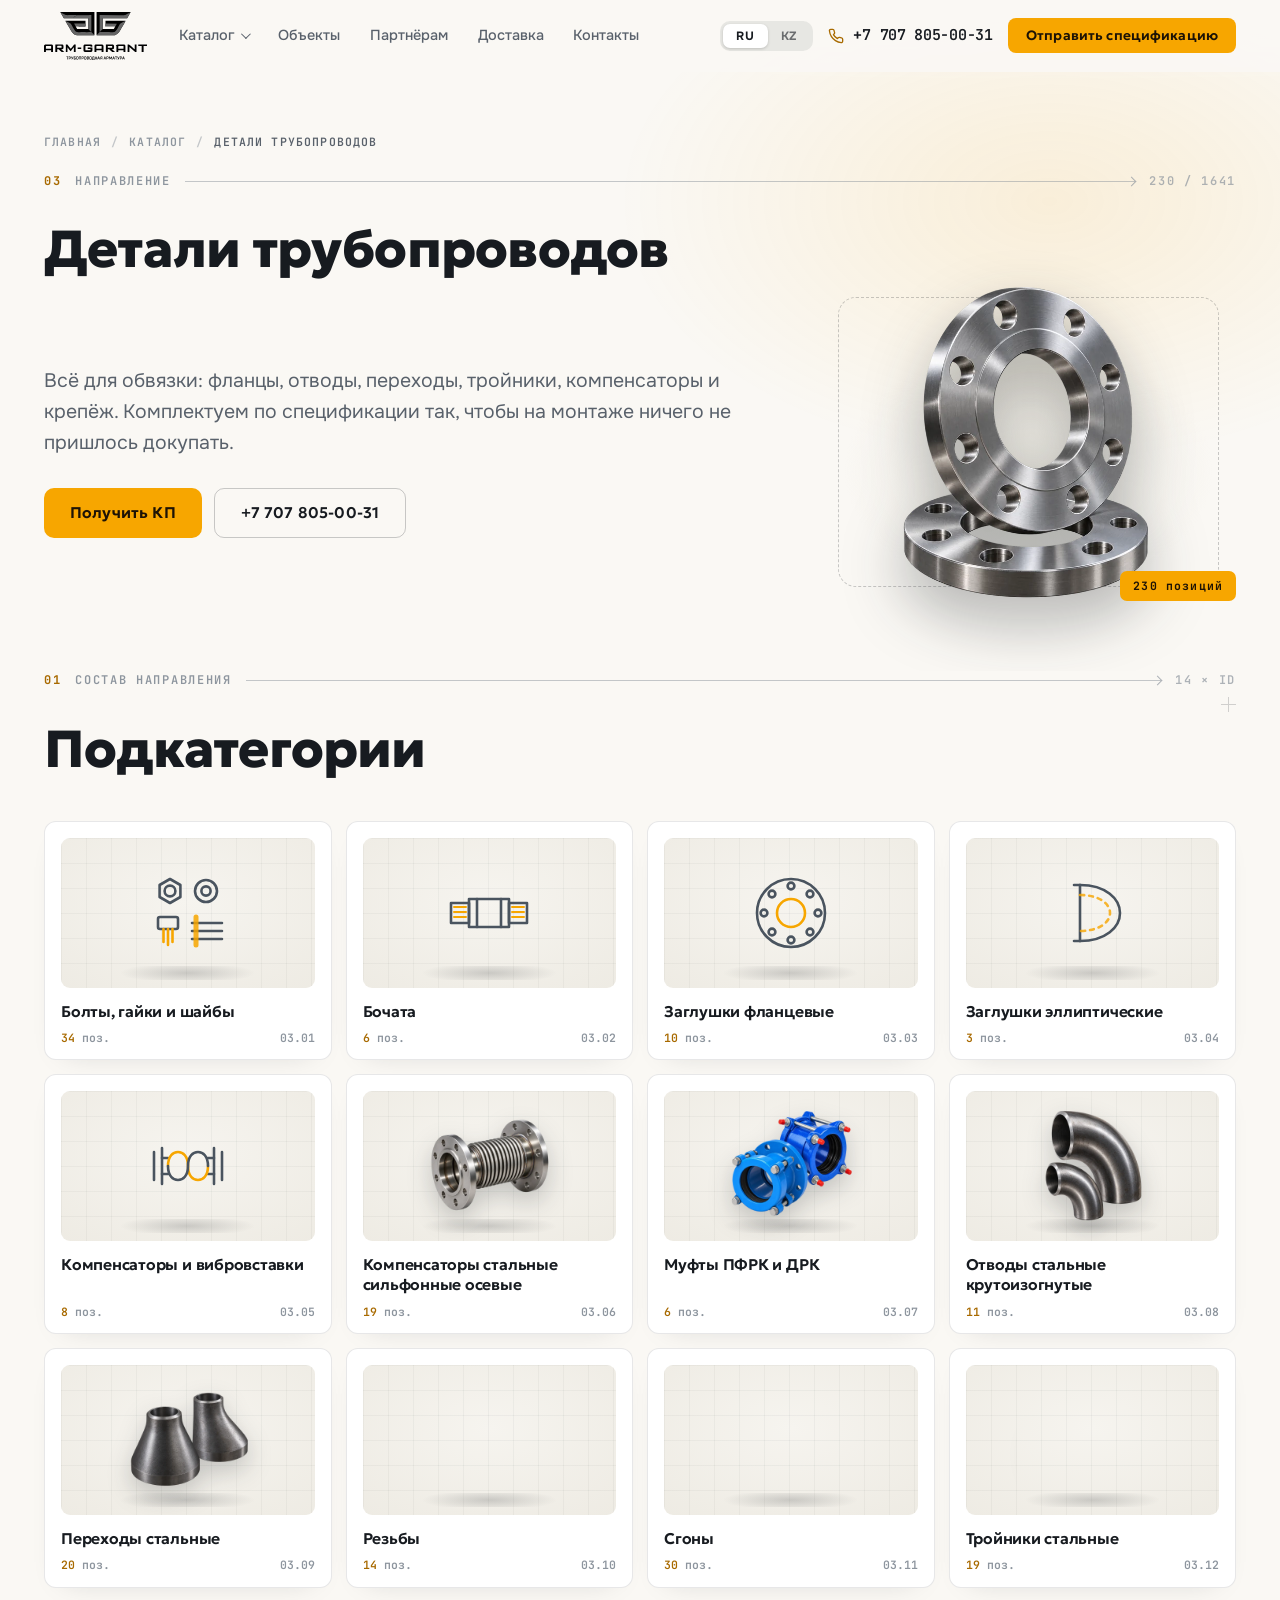
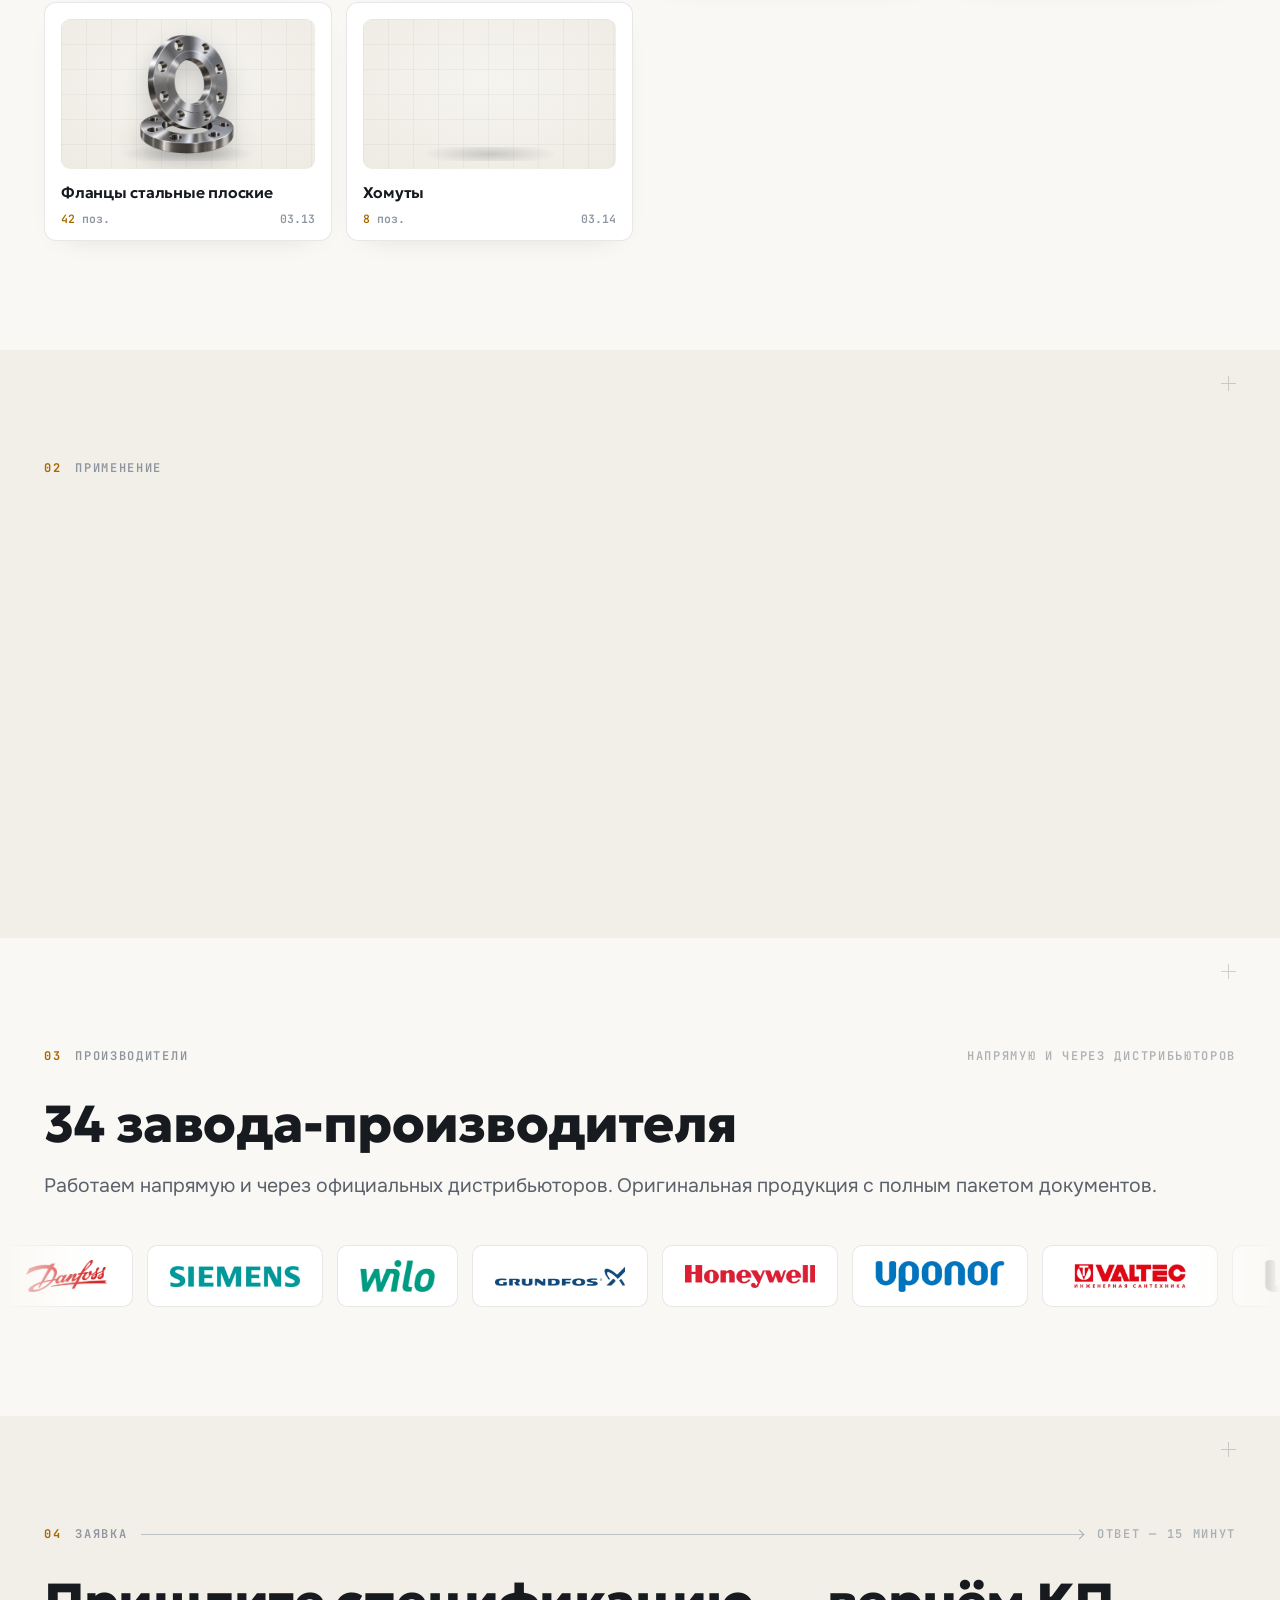
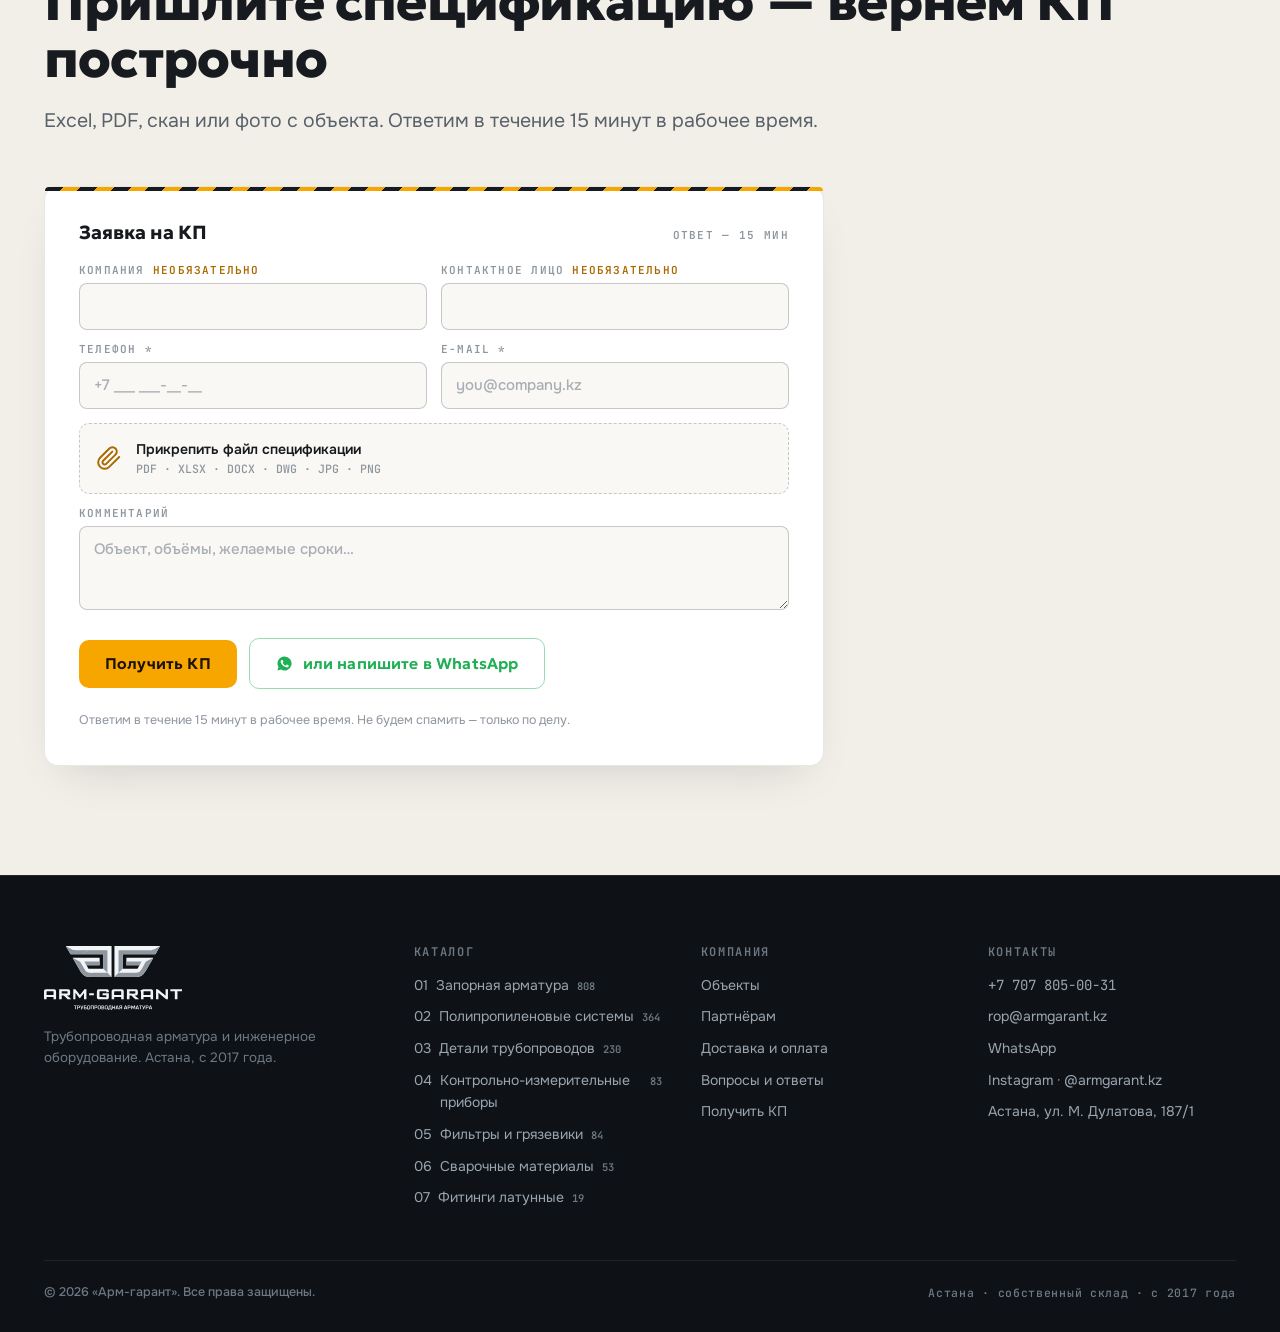
==== commit bfe4c564: "Первый экран: размерные линии привязаны к предмету Картинка hero-pipes имела 44% пустой прозрачности" ====
--- a/detali-truboprovodov.html
+++ b/detali-truboprovodov.html
@@ -21,7 +21,7 @@
 <link rel="preconnect" href="https://fonts.googleapis.com">
 <link rel="preconnect" href="https://fonts.gstatic.com" crossorigin>
 <link href="https://fonts.googleapis.com/css2?family=Geologica:wght@500;600;700;800&family=JetBrains+Mono:wght@500;600;700&family=Onest:wght@400;500;600&display=swap" rel="stylesheet">
-<link rel="stylesheet" href="styles.css?v=20260827-2">
+<link rel="stylesheet" href="styles.css?v=20260827-3">
 <script type="application/ld+json">
 {
   "@context": "https://schema.org",
@@ -412,6 +412,6 @@
   "use.c4": "Есепке алу тораптарын монтаждау"
 };
 </script>
-<script src="script.js?v=20260827-2"></script>
+<script src="script.js?v=20260827-3"></script>
 </body>
 </html>
--- a/styles.css
+++ b/styles.css
@@ -226,7 +226,8 @@
   .hdr-tel{width:44px;height:44px;justify-content:center;border:1px solid var(--line-2);border-radius:9px}
 }
 @media(max-width:420px){.logo img{height:42px}}
-@media(max-width:480px){.hero-kick{font-size:11px;letter-spacing:.11em;gap:9px}}
+@media(max-width:480px){.hero-kick{display:flex;flex-wrap:wrap;align-items:center;row-gap:6px;
+  font-size:10.5px;letter-spacing:.07em;gap:8px;text-align:left}}
 
 /* ============================================================
    HERO (светлый)
@@ -253,22 +254,25 @@
 .hero-call small{font-size:12.5px;color:var(--mut-2)}
 
 /* образ: вырезка на «постаменте» + размерные линии */
-.hero-vis{position:relative;min-height:340px}
-.hero-vis::before{content:"";position:absolute;left:-4%;right:-8%;top:6%;bottom:-2%;
+/* коробка визуала = коробка картинки: размерные линии считаются от объекта, а не от колонки.
+   Прежний hero-pipes.webp имел 44% пустой прозрачности слева — линии висели над пустотой. */
+.hero-vis{position:relative;min-height:340px;width:min(100%,420px);justify-self:end}
+.hero-vis::before{content:"";position:absolute;left:-16%;right:-16%;top:2%;bottom:-4%;
   background:radial-gradient(72% 62% at 52% 58%,var(--plinth),transparent 74%)}
-.hero-img{position:relative;z-index:2;filter:drop-shadow(0 30px 34px rgba(23,27,32,.3));
+.hero-img{position:relative;z-index:2;padding-top:30px;  /* полоса под размерную линию, иначе предмет наезжает на подпись */
+  filter:drop-shadow(0 30px 34px rgba(23,27,32,.3));
   will-change:transform}
-.hero-img img{width:min(118%,640px);max-width:none;margin-left:-4%}
+.hero-img img{display:block;width:100%;max-width:none;margin:0}
 .hero-dim{position:absolute;z-index:3;font:600 10.5px/1 var(--f-mono);letter-spacing:.1em;
   color:var(--mut);white-space:nowrap;opacity:0;transition:opacity .8s .9s}
 .hero.loaded .hero-dim{opacity:1}
 .hero-dim::before{content:"";position:absolute;background:var(--acc-t);opacity:.55}
 .hero-dim i{position:absolute;background:var(--acc-t);opacity:.55}
-.hero-dim.d-top{top:-6px;left:8%;right:30%}
+.hero-dim.d-top{top:0;left:0;right:0}
 .hero-dim.d-top::before{left:0;right:0;top:16px;height:1px}
 .hero-dim.d-top i{top:12px;width:1px;height:9px}
 .hero-dim.d-top i:first-of-type{left:0}.hero-dim.d-top i:last-of-type{right:0}
-.hero-dim.d-side{top:22%;bottom:16%;right:-14px;writing-mode:vertical-rl}
+.hero-dim.d-side{top:36px;bottom:5%;right:-16px;writing-mode:vertical-rl}
 .hero-dim.d-side::before{top:0;bottom:0;left:16px;width:1px}
 .hero-dim.d-side i{left:12px;width:9px;height:1px}
 .hero-dim.d-side i:first-of-type{top:0}.hero-dim.d-side i:last-of-type{bottom:0}
@@ -289,10 +293,11 @@
 .stat > span{display:block;margin-top:8px;font-size:13px;line-height:1.4;color:var(--mut-2)}
 @media(max-width:1024px){
   .hero-cols{grid-template-columns:1fr}
-  .hero-vis{order:-1;min-height:0;margin-top:8px}
-  .hero-img img{width:min(94%,480px);margin:0 auto}
+  .hero-vis{order:-1;min-height:0;margin-top:36px}  /* подпись размерной линии налезала на заголовок */
+  .hero-vis{width:min(94%,400px);justify-self:center}
+  .hero-img img{width:100%;margin:0}
   .hero-dim.d-side{display:none}
-  .hero-dim.d-top{right:8%}
+  .hero-dim.d-top{right:0}
   .stats-in{grid-template-columns:repeat(3,1fr)}
   .stat{border-right:0}
   .stat:nth-child(-n+3){border-bottom:1px solid var(--line)}
